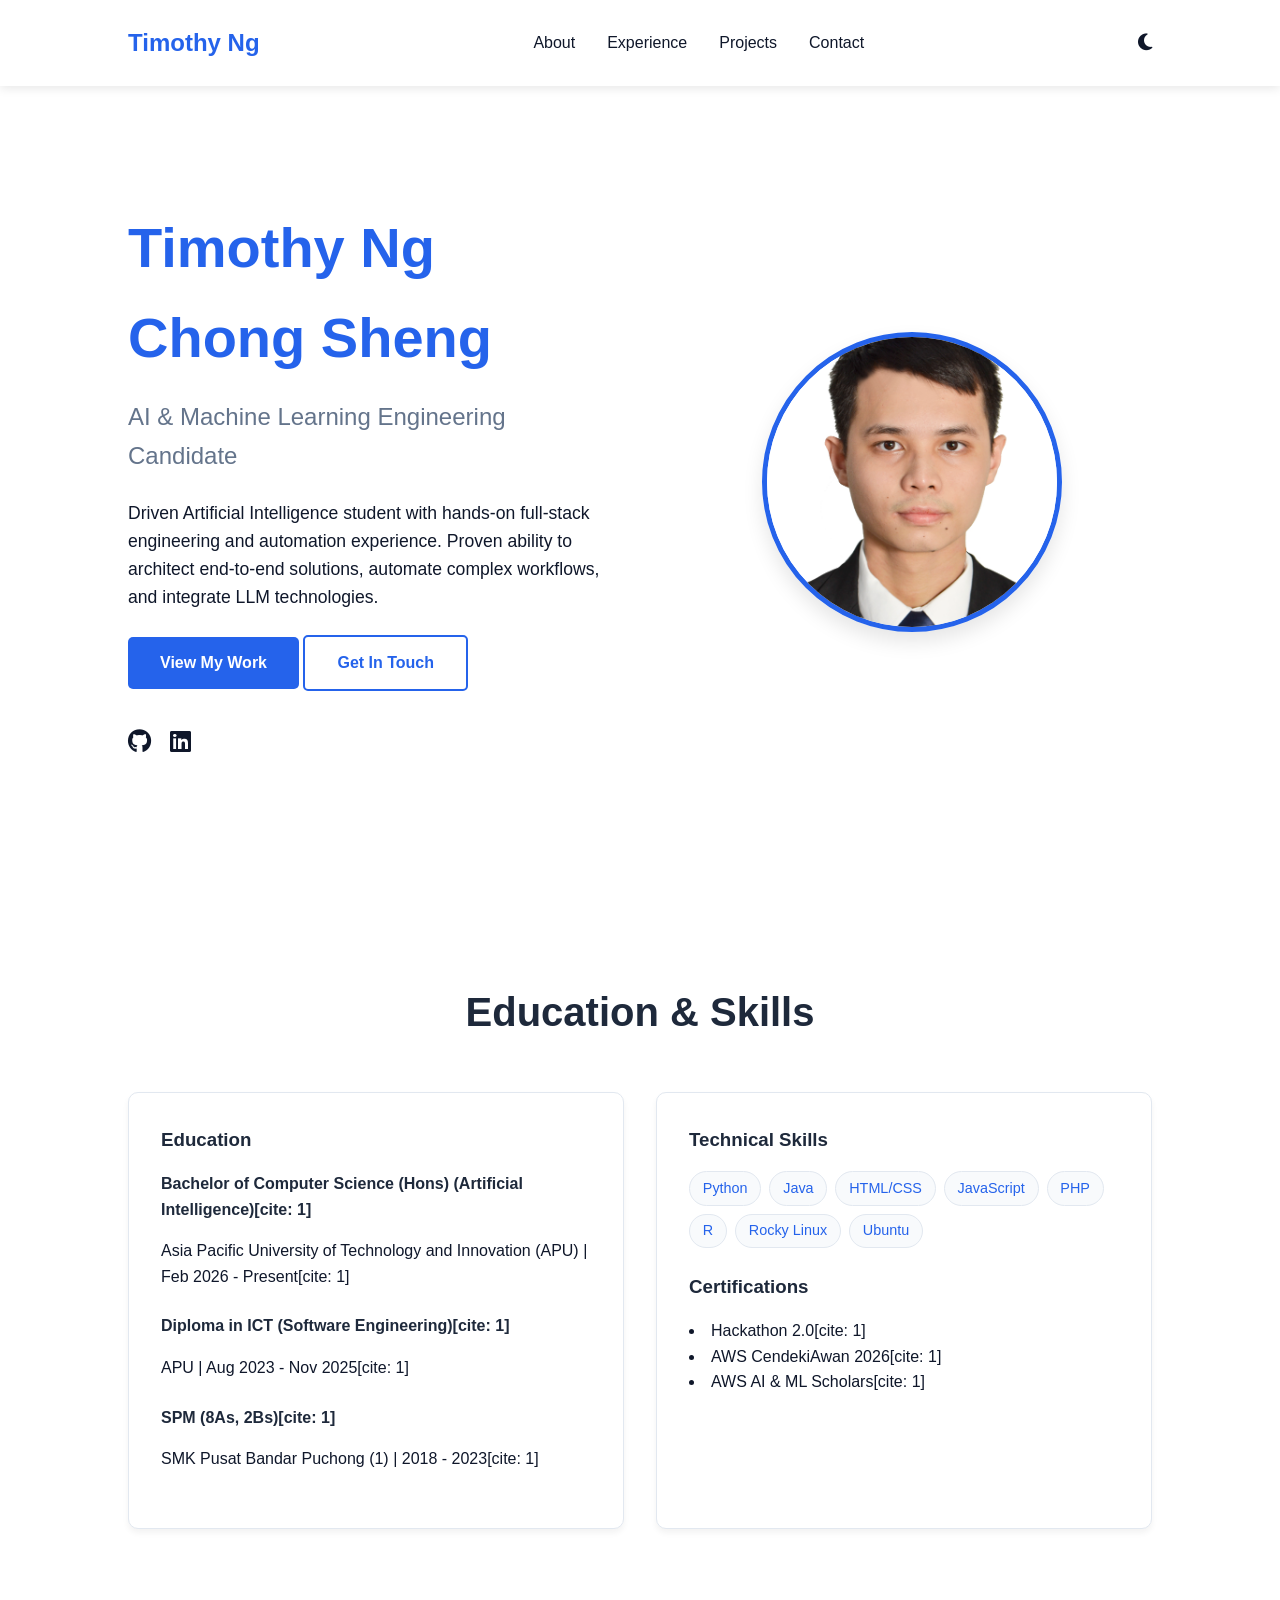
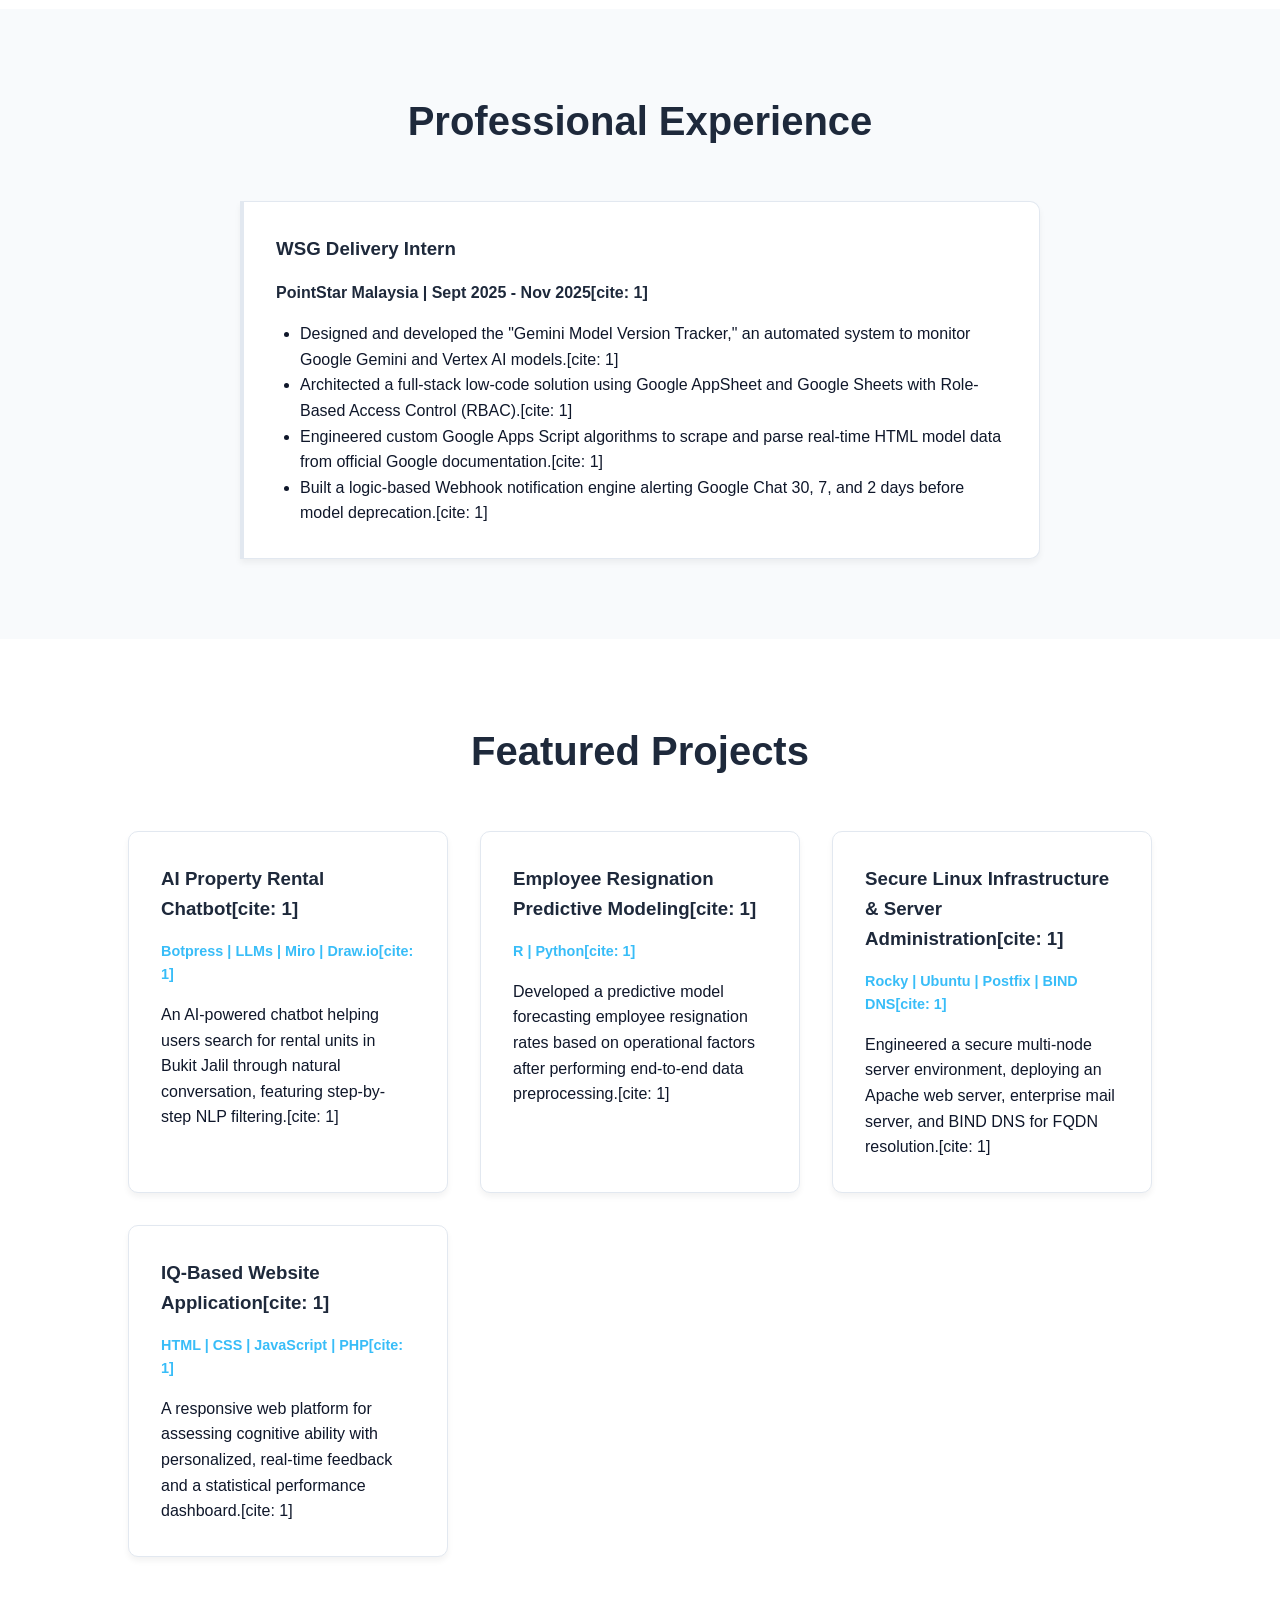
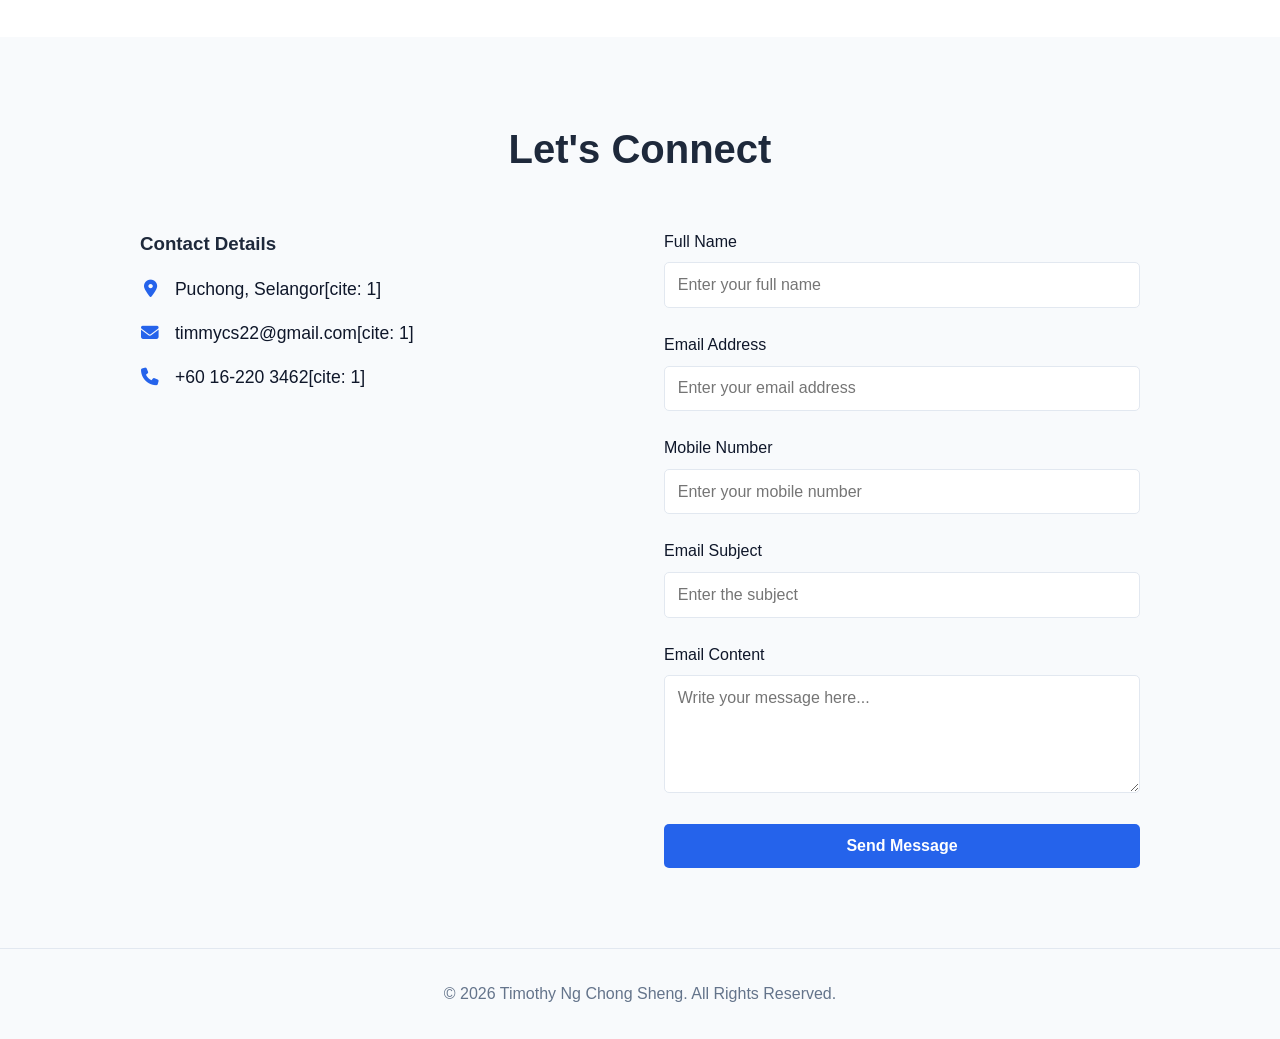
==== Personal Portfolio.html @ 101c687b "My Personal Portfolio" ====
<!DOCTYPE html>
<html lang="en">
<head>
    <meta charset="UTF-8">
    <meta name="viewport" content="width=device-width, initial-scale=1.0">
    <title>Timothy Ng Chong Sheng - AI & Full-Stack Engineer</title>
    <link rel="stylesheet" href="Personal Portfolio.css">
    <!-- FontAwesome for Icons -->
    <link rel="stylesheet" href="https://cdnjs.cloudflare.com/ajax/libs/font-awesome/6.4.0/css/all.min.css">
</head>
<body>

    <!-- Navigation -->
    <nav id="navbar">
        <div class="nav-content">
            <div class="logo">Timothy Ng</div>
            <ul class="nav-links">
                <li><a href="#about">About</a></li>
                <li><a href="#experience">Experience</a></li>
                <li><a href="#projects">Projects</a></li>
                <li><a href="#contact">Contact</a></li>
            </ul>
            <div class="nav-actions">
                <div class="theme-toggle" id="theme-toggle">
                    <i class="fas fa-moon" id="theme-icon"></i>
                </div>
                <div class="hamburger">
                    <i class="fas fa-bars"></i>
                </div>
            </div>
        </div>
    </nav>

    <!-- Hero Section -->
    <header id="hero">
        <div class="hero-container">
            <div class="hero-text">
                <h1>Timothy Ng Chong Sheng</h1>
                <h2>AI & Machine Learning Engineering Candidate</h2>
                <p>Driven Artificial Intelligence student with hands-on full-stack engineering and automation experience. 
                    Proven ability to architect end-to-end solutions, automate complex workflows, and integrate LLM technologies.</p>
                <div class="hero-buttons">
                    <a href="#projects" class="btn primary">View My Work</a>
                    <a href="#contact" class="btn secondary">Get In Touch</a>
                </div>
                <div class="social-links">
                    <a href="https://github.com/Timny30" target="_blank"><i class="fab fa-github"></i></a>
                    <a href="https://www.linkedin.com/in/timothy-ng-4201aa345" target="_blank"><i class="fab fa-linkedin"></i></a>
                </div>
            </div>
            <!-- Profile Picture Section -->
            <div class="hero-image">
                <!-- Replace 'your-profile-pic.jpg' with the actual path to your uploaded photo -->
                <img src="images/_DSC0010.jpg" alt="Timothy Ng Chong Sheng Profile Picture" id="profile-pic">
            </div>
        </div>
    </header>

    <!-- About Section -->
    <section id="about">
        <h2>Education & Skills</h2>
        <div class="about-grid">
            <div class="education-card">
                <h3>Education</h3>
                <div class="edu-item">
                    <h4>Bachelor of Computer Science (Hons) (Artificial Intelligence)[cite: 1]</h4>
                    <p>Asia Pacific University of Technology and Innovation (APU) | Feb 2026 - Present[cite: 1]</p>
                </div>
                <div class="edu-item">
                    <h4>Diploma in ICT (Software Engineering)[cite: 1]</h4>
                    <p>APU | Aug 2023 - Nov 2025[cite: 1]</p>
                </div>
                <div class="edu-item">
                    <h4>SPM (8As, 2Bs)[cite: 1]</h4>
                    <p>SMK Pusat Bandar Puchong (1) | 2018 - 2023[cite: 1]</p>
                </div>
            </div>
            <div class="skills-card">
                <h3>Technical Skills</h3>
                <div class="tags">
                    <span>Python</span><span>Java</span><span>HTML/CSS</span><span>JavaScript</span>
                    <span>PHP</span><span>R</span><span>Rocky Linux</span><span>Ubuntu</span>
                </div>
                <h3>Certifications</h3>
                <ul class="cert-list">
                    <li>Hackathon 2.0[cite: 1]</li>
                    <li>AWS CendekiAwan 2026[cite: 1]</li>
                    <li>AWS AI & ML Scholars[cite: 1]</li>
                </ul>
            </div>
        </div>
    </section>

    <!-- Experience Section -->
    <section id="experience" class="bg-light">
        <h2>Professional Experience</h2>
        <div class="timeline">
            <div class="timeline-item">
                <h3>WSG Delivery Intern</h3>
                <h4>PointStar Malaysia | Sept 2025 - Nov 2025[cite: 1]</h4>
                <ul>
                    <li>Designed and developed the "Gemini Model Version Tracker," an automated system to monitor Google Gemini and Vertex AI models.[cite: 1]</li>
                    <li>Architected a full-stack low-code solution using Google AppSheet and Google Sheets with Role-Based Access Control (RBAC).[cite: 1]</li>
                    <li>Engineered custom Google Apps Script algorithms to scrape and parse real-time HTML model data from official Google documentation.[cite: 1]</li>
                    <li>Built a logic-based Webhook notification engine alerting Google Chat 30, 7, and 2 days before model deprecation.[cite: 1]</li>
                </ul>
            </div>
        </div>
    </section>

    <!-- Projects Section -->
    <section id="projects">
        <h2>Featured Projects</h2>
        <div class="project-grid">
            <div class="project-card">
                <h3>AI Property Rental Chatbot[cite: 1]</h3>
                <p class="tech-stack">Botpress | LLMs | Miro | Draw.io[cite: 1]</p>
                <p>An AI-powered chatbot helping users search for rental units in Bukit Jalil through natural conversation, featuring step-by-step NLP filtering.[cite: 1]</p>
            </div>
            <div class="project-card">
                <h3>Employee Resignation Predictive Modeling[cite: 1]</h3>
                <p class="tech-stack">R | Python[cite: 1]</p>
                <p>Developed a predictive model forecasting employee resignation rates based on operational factors after performing end-to-end data preprocessing.[cite: 1]</p>
            </div>
            <div class="project-card">
                <h3>Secure Linux Infrastructure & Server Administration[cite: 1]</h3>
                <p class="tech-stack">Rocky | Ubuntu | Postfix | BIND DNS[cite: 1]</p>
                <p>Engineered a secure multi-node server environment, deploying an Apache web server, enterprise mail server, and BIND DNS for FQDN resolution.[cite: 1]</p>
            </div>
            <div class="project-card">
                <h3>IQ-Based Website Application[cite: 1]</h3>
                <p class="tech-stack">HTML | CSS | JavaScript | PHP[cite: 1]</p>
                <p>A responsive web platform for assessing cognitive ability with personalized, real-time feedback and a statistical performance dashboard.[cite: 1]</p>
            </div>
        </div>
    </section>

    <!-- Contact Section -->
    <section id="contact" class="bg-light">
        <h2>Let's Connect</h2>
        <div class="contact-wrapper">
            <div class="contact-info-block">
                <h3>Contact Details</h3>
                <p><i class="fas fa-map-marker-alt"></i> Puchong, Selangor[cite: 1]</p>
                <p><i class="fas fa-envelope"></i> timmycs22@gmail.com[cite: 1]</p>
                <p><i class="fas fa-phone"></i> +60 16-220 3462[cite: 1]</p>
            </div>
            <div class="contact-form-block">
                <form id="contactForm">
                    <div class="form-group">
                        <label for="fullName">Full Name</label>
                        <input type="text" id="fullName" name="fullName" placeholder="Enter your full name" required>
                    </div>
                    <div class="form-group">
                        <label for="email">Email Address</label>
                        <input type="email" id="email" name="email" placeholder="Enter your email address" required>
                    </div>
                    <div class="form-group">
                        <label for="mobile">Mobile Number</label>
                        <input type="tel" id="mobile" name="mobile" placeholder="Enter your mobile number">
                    </div>
                    <div class="form-group">
                        <label for="subject">Email Subject</label>
                        <input type="text" id="subject" name="subject" placeholder="Enter the subject" required>
                    </div>
                    <div class="form-group">
                        <label for="message">Email Content</label>
                        <textarea id="message" name="message" rows="5" placeholder="Write your message here..." required></textarea>
                    </div>
                    <button type="submit" class="btn primary btn-block">Send Message</button>
                </form>
            </div>
        </div>
    </section>

    <footer>
        <p>&copy; 2026 Timothy Ng Chong Sheng. All Rights Reserved.</p>
    </footer>

    <script src="Personal Portfolio.js"></script>
</body>
</html>
---- Personal Portfolio.css ----
/* Base Variables (Light Mode) */
:root {
    --primary: #2563eb;
    --secondary: #1e293b;
    --accent: #38bdf8;
    --text-dark: #0f172a;
    --text-light: #64748b;
    --bg-main: #ffffff;
    --bg-alt: #f8fafc;
    --card-bg: #ffffff;
    --border-color: #e2e8f0;
    --nav-bg: rgba(255, 255, 255, 0.95);
}

/* Dark Mode Variables */
[data-theme="dark"] {
    --primary: #60a5fa;
    --secondary: #f8fafc;
    --accent: #7dd3fc;
    --text-dark: #f1f5f9;
    --text-light: #94a3b8;
    --bg-main: #0f172a;
    --bg-alt: #1e293b;
    --card-bg: #1e293b;
    --border-color: #334155;
    --nav-bg: rgba(15, 23, 42, 0.95);
}

* {
    margin: 0;
    padding: 0;
    box-sizing: border-box;
    font-family: 'Segoe UI', Roboto, Helvetica, Arial, sans-serif;
}

html {
    scroll-behavior: smooth;
}

body {
    background-color: var(--bg-main);
    color: var(--text-dark);
    line-height: 1.6;
    transition: background-color 0.3s, color 0.3s;
}

h1, h2, h3, h4 {
    color: var(--secondary);
    margin-bottom: 1rem;
    transition: color 0.3s;
}

.bg-light {
    background-color: var(--bg-alt);
}

section {
    padding: 5rem 10%;
}

section h2 {
    text-align: center;
    font-size: 2.5rem;
    margin-bottom: 3rem;
}

/* Navbar */
#navbar {
    position: fixed;
    top: 0;
    width: 100%;
    background: var(--nav-bg);
    backdrop-filter: blur(5px);
    box-shadow: 0 2px 10px rgba(0,0,0,0.1);
    z-index: 1000;
    transition: background-color 0.3s;
}

.nav-content {
    display: flex;
    justify-content: space-between;
    align-items: center;
    padding: 1.5rem 10%;
}

.logo {
    font-size: 1.5rem;
    font-weight: bold;
    color: var(--primary);
}

.nav-links {
    list-style: none;
    display: flex;
    gap: 2rem;
}

.nav-links a {
    text-decoration: none;
    color: var(--text-dark);
    font-weight: 500;
    transition: color 0.3s;
}

.nav-links a:hover {
    color: var(--primary);
}

.nav-actions {
    display: flex;
    align-items: center;
    gap: 1.5rem;
}

.theme-toggle {
    cursor: pointer;
    font-size: 1.2rem;
    color: var(--text-dark);
    transition: color 0.3s;
}

.theme-toggle:hover {
    color: var(--primary);
}

.hamburger {
    display: none;
    font-size: 1.5rem;
    cursor: pointer;
    color: var(--text-dark);
}

/* Hero Section */
#hero {
    min-height: 100vh;
    display: flex;
    align-items: center;
    justify-content: center;
    padding: 6rem 10% 2rem;
}

.hero-container {
    display: flex;
    align-items: center;
    justify-content: space-between;
    gap: 4rem;
    max-width: 1200px;
    width: 100%;
}

.hero-text {
    flex: 1;
}

.hero-text h1 {
    font-size: 3.5rem;
    color: var(--primary);
}

.hero-text h2 {
    font-size: 1.5rem;
    font-weight: 400;
    color: var(--text-light);
}

.hero-text p {
    margin: 1.5rem 0;
    font-size: 1.1rem;
}

.hero-image {
    flex: 1;
    display: flex;
    justify-content: center;
}

.hero-image img {
    width: 300px;
    height: 300px;
    object-fit: cover;
    border-radius: 50%;
    border: 5px solid var(--primary);
    box-shadow: 0 10px 20px rgba(0,0,0,0.1);
}

.btn {
    display: inline-block;
    padding: 0.8rem 2rem;
    border-radius: 5px;
    text-decoration: none;
    font-weight: bold;
    transition: transform 0.2s, background-color 0.3s;
    cursor: pointer;
    border: none;
    font-size: 1rem;
}

.btn:hover {
    transform: translateY(-2px);
}

.btn.primary {
    background: var(--primary);
    color: #ffffff;
}

.btn.secondary {
    border: 2px solid var(--primary);
    color: var(--primary);
    background: transparent;
}

.social-links {
    margin-top: 2rem;
}

.social-links a {
    font-size: 1.5rem;
    color: var(--text-dark);
    margin-right: 15px;
    transition: color 0.3s;
}

.social-links a:hover {
    color: var(--primary);
}

/* Grid Layouts (About & Projects) */
.about-grid, .project-grid {
    display: grid;
    grid-template-columns: repeat(auto-fit, minmax(300px, 1fr));
    gap: 2rem;
}

.education-card, .skills-card, .project-card {
    background: var(--card-bg);
    padding: 2rem;
    border-radius: 10px;
    box-shadow: 0 4px 6px rgba(0,0,0,0.05);
    border: 1px solid var(--border-color);
    transition: background-color 0.3s, border-color 0.3s;
}

.edu-item {
    margin-bottom: 1.5rem;
}

.tags {
    display: flex;
    flex-wrap: wrap;
    gap: 0.5rem;
    margin-bottom: 1.5rem;
}

.tags span {
    background: var(--bg-alt);
    padding: 0.3rem 0.8rem;
    border-radius: 20px;
    font-size: 0.9rem;
    color: var(--primary);
    font-weight: 500;
    border: 1px solid var(--border-color);
}

.cert-list {
    list-style-position: inside;
}

.tech-stack {
    font-weight: bold;
    color: var(--accent);
    font-size: 0.9rem;
    margin-bottom: 1rem;
}

/* Timeline / Experience */
.timeline-item {
    background: var(--card-bg);
    padding: 2rem;
    border-left: 4px solid var(--primary);
    border-radius: 0 10px 10px 0;
    box-shadow: 0 4px 6px rgba(0,0,0,0.05);
    max-width: 800px;
    margin: 0 auto;
    border: 1px solid var(--border-color);
    border-left-width: 4px;
}

.timeline-item ul {
    margin-top: 1rem;
    padding-left: 1.5rem;
}

/* Contact Section & Form */
.contact-wrapper {
    display: flex;
    flex-wrap: wrap;
    gap: 3rem;
    max-width: 1000px;
    margin: 0 auto;
}

.contact-info-block, .contact-form-block {
    flex: 1;
    min-width: 300px;
}

.contact-info-block p {
    margin-bottom: 1rem;
    font-size: 1.1rem;
}

.contact-info-block i {
    color: var(--primary);
    margin-right: 10px;
    width: 20px;
    text-align: center;
}

.form-group {
    margin-bottom: 1.5rem;
}

.form-group label {
    display: block;
    margin-bottom: 0.5rem;
    font-weight: 500;
    color: var(--text-dark);
}

.form-group input, .form-group textarea {
    width: 100%;
    padding: 0.8rem;
    border: 1px solid var(--border-color);
    border-radius: 5px;
    background-color: var(--card-bg);
    color: var(--text-dark);
    font-size: 1rem;
    transition: border-color 0.3s, background-color 0.3s, color 0.3s;
}

.form-group input:focus, .form-group textarea:focus {
    outline: none;
    border-color: var(--primary);
}

.btn-block {
    width: 100%;
    text-align: center;
}

footer {
    text-align: center;
    padding: 2rem;
    background: var(--bg-alt);
    color: var(--text-light);
    border-top: 1px solid var(--border-color);
}

/* Mobile Responsiveness */
@media (max-width: 900px) {
    .hero-container {
        flex-direction: column-reverse;
        text-align: center;
        gap: 2rem;
    }
    
    .social-links {
        justify-content: center;
        display: flex;
    }
}

@media (max-width: 768px) {
    .nav-links {
        display: none;
        flex-direction: column;
        position: absolute;
        top: 100%;
        left: 0;
        width: 100%;
        background: var(--nav-bg);
        padding: 1rem 0;
        box-shadow: 0 5px 10px rgba(0,0,0,0.1);
    }

    .nav-links.active {
        display: flex;
        text-align: center;
    }

    .hamburger {
        display: block;
    }

    .hero-text h1 {
        font-size: 2.5rem;
    }
}
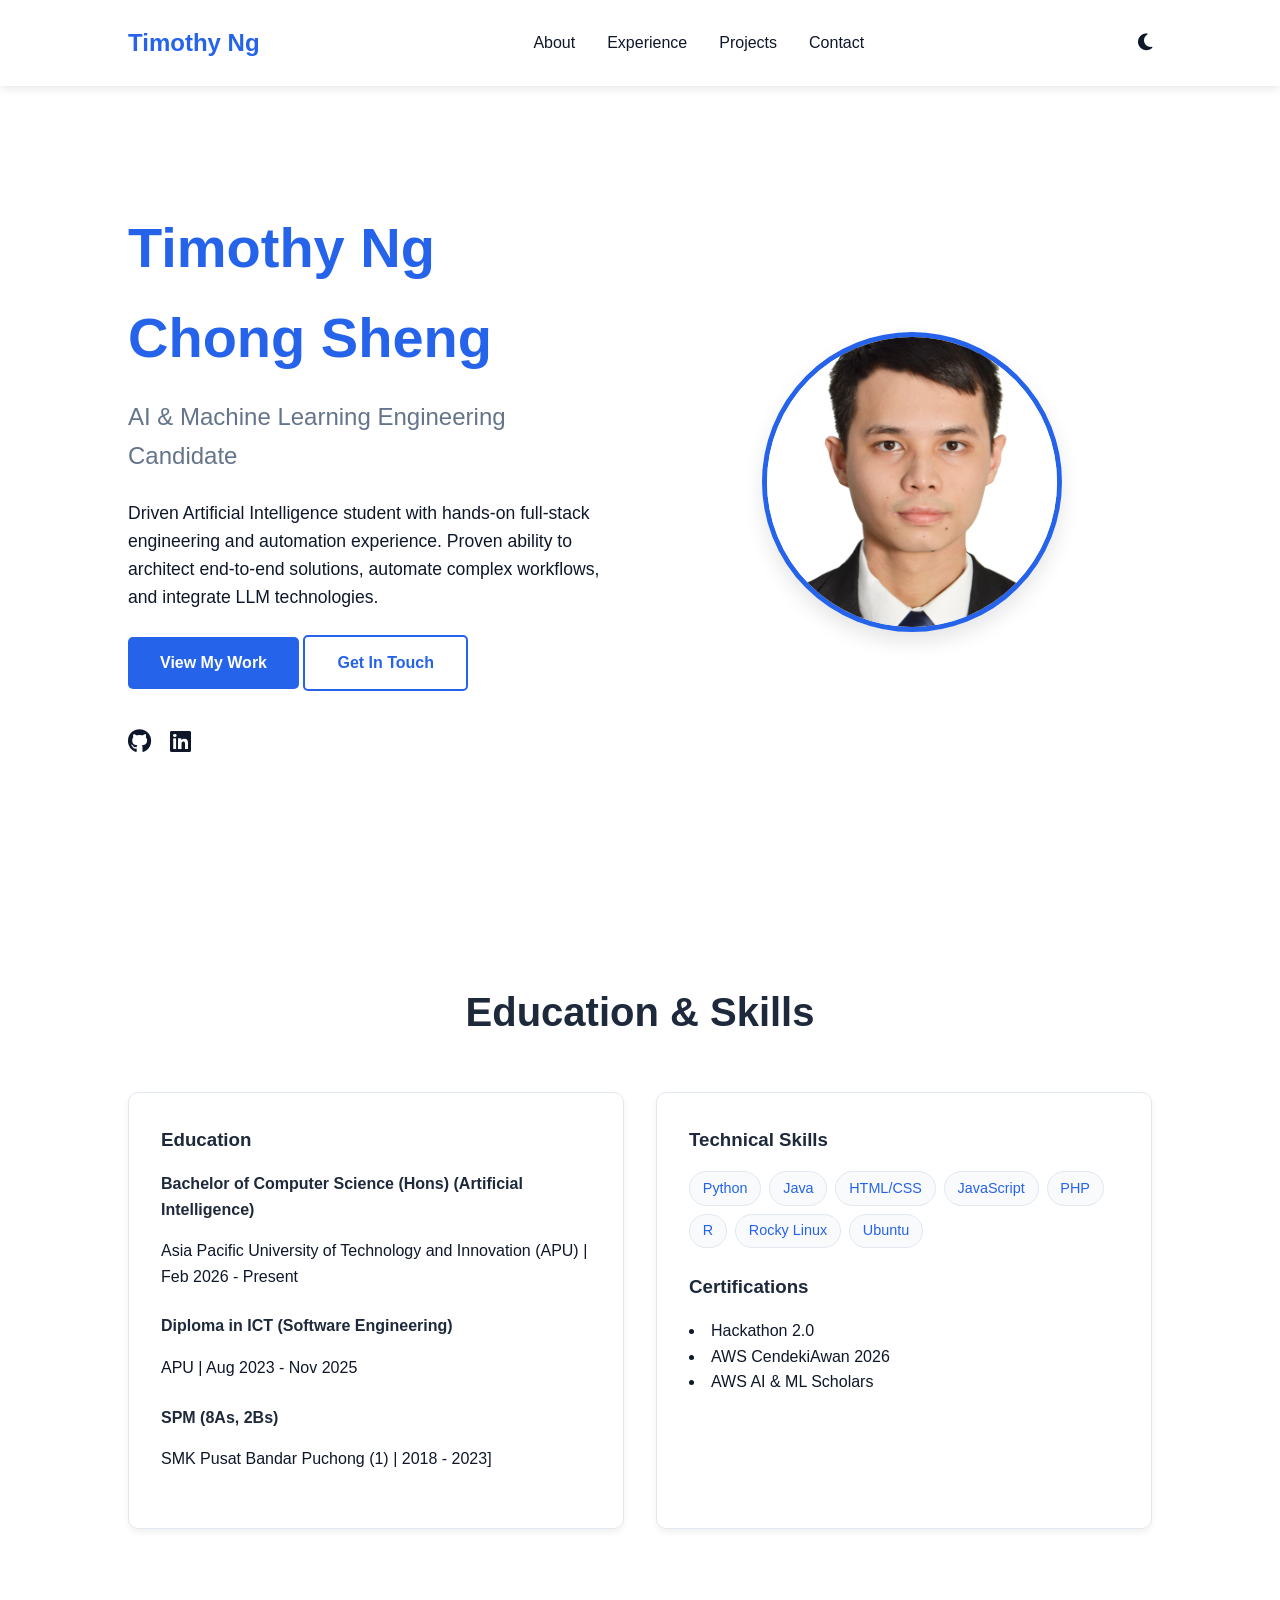
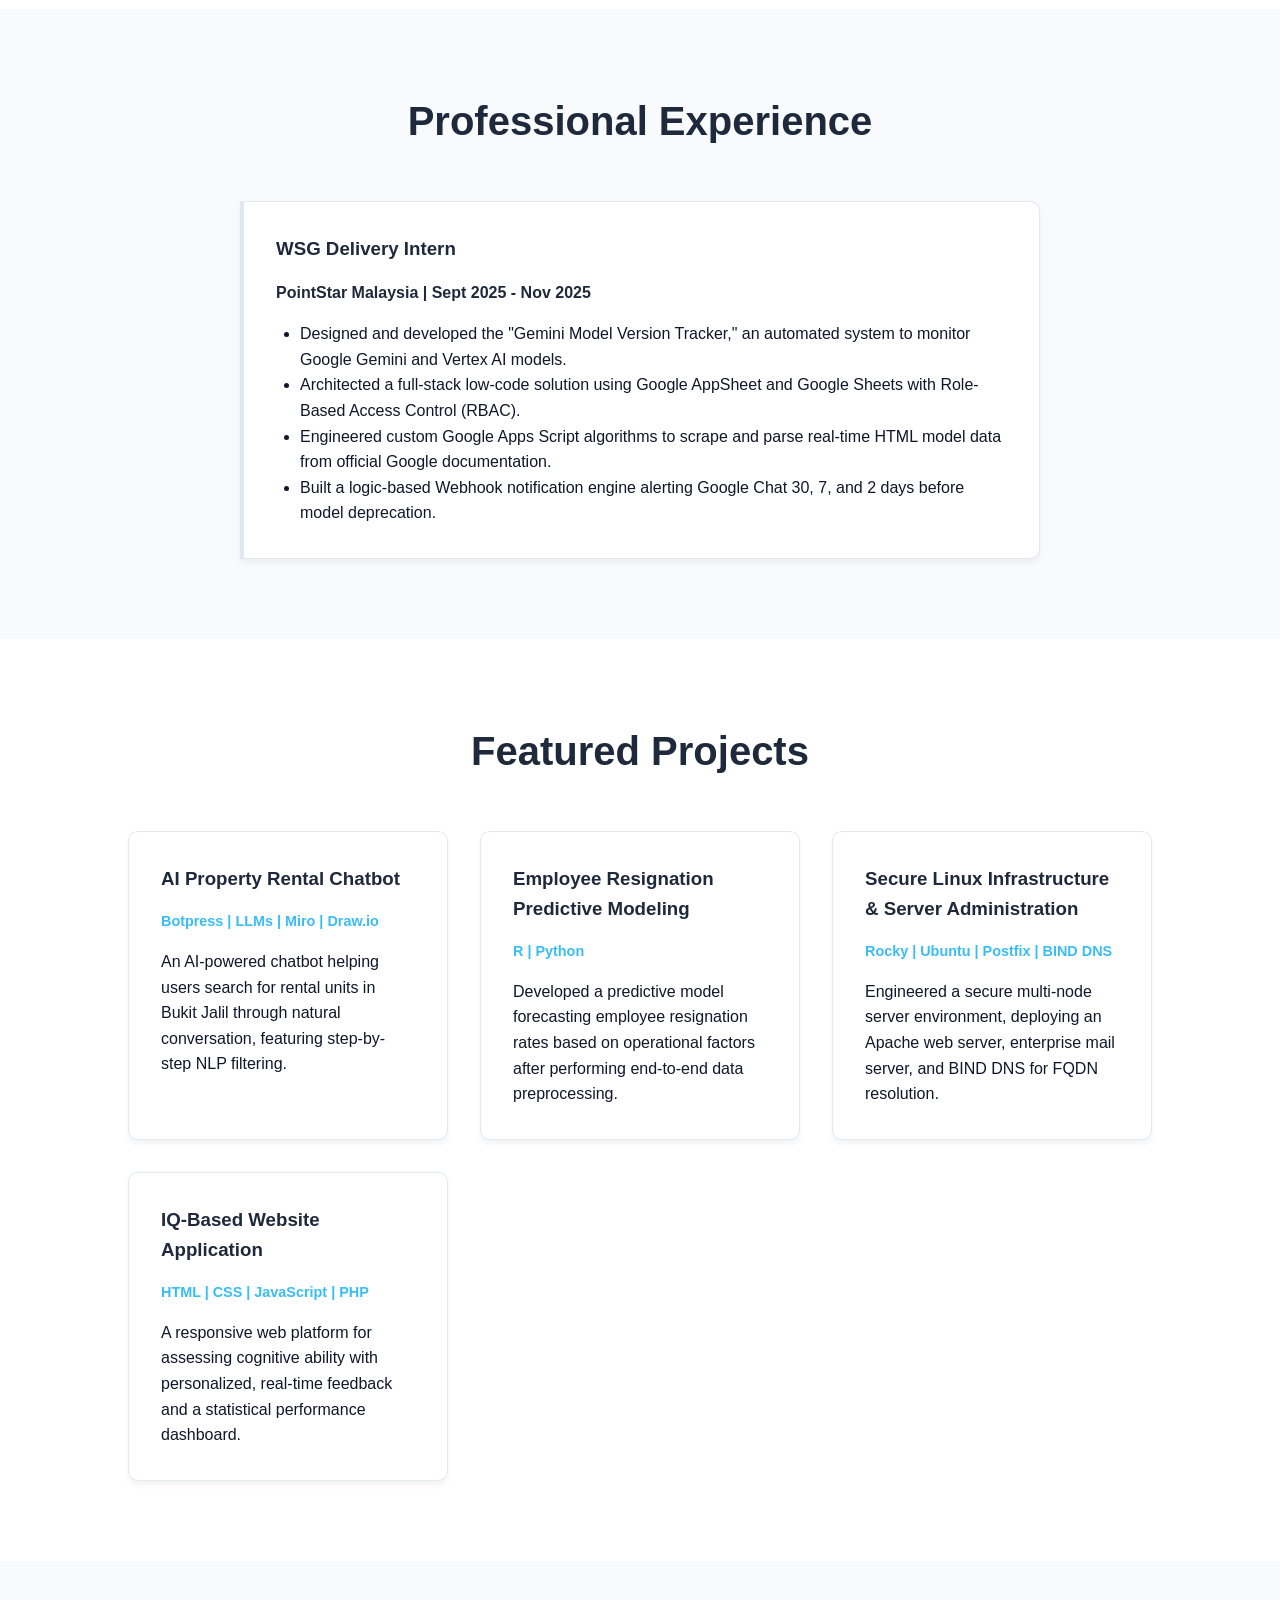
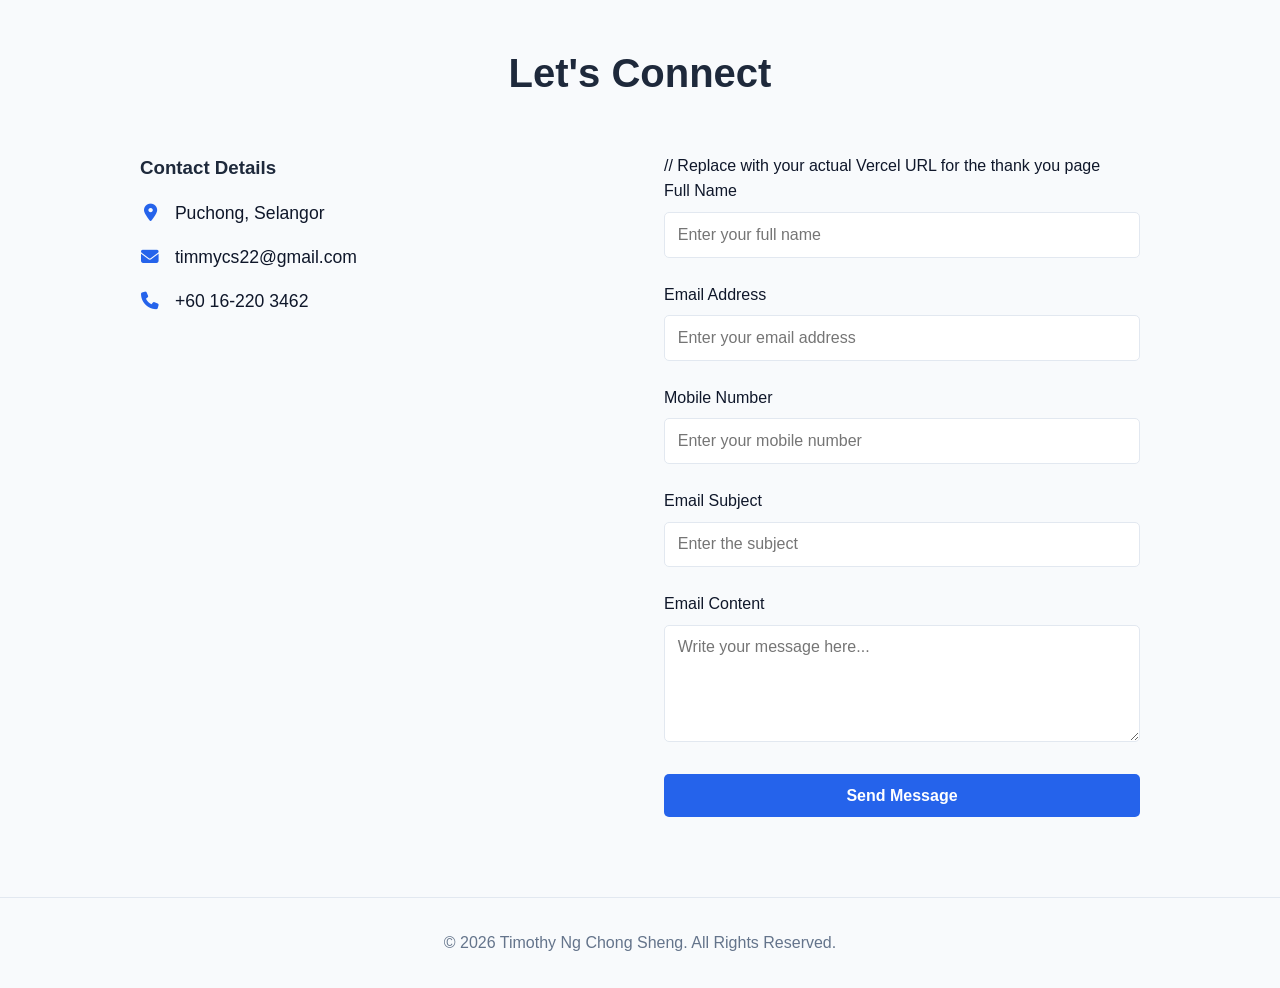
==== commit 57584491: "Adding vercel route json file and changing file name" ====
--- a/Personal Portfolio.html
+++ b/Personal Portfolio.html
@@ -4,8 +4,7 @@
     <meta charset="UTF-8">
     <meta name="viewport" content="width=device-width, initial-scale=1.0">
     <title>Timothy Ng Chong Sheng - AI & Full-Stack Engineer</title>
-    <link rel="stylesheet" href="Personal Portfolio.css">
-    <!-- FontAwesome for Icons -->
+    <link rel="stylesheet" href="style.css">
     <link rel="stylesheet" href="https://cdnjs.cloudflare.com/ajax/libs/font-awesome/6.4.0/css/all.min.css">
 </head>
 <body>
@@ -63,16 +62,16 @@
             <div class="education-card">
                 <h3>Education</h3>
                 <div class="edu-item">
-                    <h4>Bachelor of Computer Science (Hons) (Artificial Intelligence)[cite: 1]</h4>
-                    <p>Asia Pacific University of Technology and Innovation (APU) | Feb 2026 - Present[cite: 1]</p>
+                    <h4>Bachelor of Computer Science (Hons) (Artificial Intelligence)</h4>
+                    <p>Asia Pacific University of Technology and Innovation (APU) | Feb 2026 - Present</p>
                 </div>
                 <div class="edu-item">
-                    <h4>Diploma in ICT (Software Engineering)[cite: 1]</h4>
-                    <p>APU | Aug 2023 - Nov 2025[cite: 1]</p>
+                    <h4>Diploma in ICT (Software Engineering)</h4>
+                    <p>APU | Aug 2023 - Nov 2025</p>
                 </div>
                 <div class="edu-item">
-                    <h4>SPM (8As, 2Bs)[cite: 1]</h4>
-                    <p>SMK Pusat Bandar Puchong (1) | 2018 - 2023[cite: 1]</p>
+                    <h4>SPM (8As, 2Bs)</h4>
+                    <p>SMK Pusat Bandar Puchong (1) | 2018 - 2023]</p>
                 </div>
             </div>
             <div class="skills-card">
@@ -83,9 +82,9 @@
                 </div>
                 <h3>Certifications</h3>
                 <ul class="cert-list">
-                    <li>Hackathon 2.0[cite: 1]</li>
-                    <li>AWS CendekiAwan 2026[cite: 1]</li>
-                    <li>AWS AI & ML Scholars[cite: 1]</li>
+                    <li>Hackathon 2.0</li>
+                    <li>AWS CendekiAwan 2026</li>
+                    <li>AWS AI & ML Scholars</li>
                 </ul>
             </div>
         </div>
@@ -97,12 +96,12 @@
         <div class="timeline">
             <div class="timeline-item">
                 <h3>WSG Delivery Intern</h3>
-                <h4>PointStar Malaysia | Sept 2025 - Nov 2025[cite: 1]</h4>
+                <h4>PointStar Malaysia | Sept 2025 - Nov 2025</h4>
                 <ul>
-                    <li>Designed and developed the "Gemini Model Version Tracker," an automated system to monitor Google Gemini and Vertex AI models.[cite: 1]</li>
-                    <li>Architected a full-stack low-code solution using Google AppSheet and Google Sheets with Role-Based Access Control (RBAC).[cite: 1]</li>
-                    <li>Engineered custom Google Apps Script algorithms to scrape and parse real-time HTML model data from official Google documentation.[cite: 1]</li>
-                    <li>Built a logic-based Webhook notification engine alerting Google Chat 30, 7, and 2 days before model deprecation.[cite: 1]</li>
+                    <li>Designed and developed the "Gemini Model Version Tracker," an automated system to monitor Google Gemini and Vertex AI models.</li>
+                    <li>Architected a full-stack low-code solution using Google AppSheet and Google Sheets with Role-Based Access Control (RBAC).</li>
+                    <li>Engineered custom Google Apps Script algorithms to scrape and parse real-time HTML model data from official Google documentation.</li>
+                    <li>Built a logic-based Webhook notification engine alerting Google Chat 30, 7, and 2 days before model deprecation.</li>
                 </ul>
             </div>
         </div>
@@ -113,24 +112,24 @@
         <h2>Featured Projects</h2>
         <div class="project-grid">
             <div class="project-card">
-                <h3>AI Property Rental Chatbot[cite: 1]</h3>
-                <p class="tech-stack">Botpress | LLMs | Miro | Draw.io[cite: 1]</p>
-                <p>An AI-powered chatbot helping users search for rental units in Bukit Jalil through natural conversation, featuring step-by-step NLP filtering.[cite: 1]</p>
+                <h3>AI Property Rental Chatbot</h3>
+                <p class="tech-stack">Botpress | LLMs | Miro | Draw.io</p>
+                <p>An AI-powered chatbot helping users search for rental units in Bukit Jalil through natural conversation, featuring step-by-step NLP filtering.</p>
             </div>
             <div class="project-card">
-                <h3>Employee Resignation Predictive Modeling[cite: 1]</h3>
-                <p class="tech-stack">R | Python[cite: 1]</p>
-                <p>Developed a predictive model forecasting employee resignation rates based on operational factors after performing end-to-end data preprocessing.[cite: 1]</p>
+                <h3>Employee Resignation Predictive Modeling</h3>
+                <p class="tech-stack">R | Python</p>
+                <p>Developed a predictive model forecasting employee resignation rates based on operational factors after performing end-to-end data preprocessing.</p>
             </div>
             <div class="project-card">
-                <h3>Secure Linux Infrastructure & Server Administration[cite: 1]</h3>
-                <p class="tech-stack">Rocky | Ubuntu | Postfix | BIND DNS[cite: 1]</p>
-                <p>Engineered a secure multi-node server environment, deploying an Apache web server, enterprise mail server, and BIND DNS for FQDN resolution.[cite: 1]</p>
+                <h3>Secure Linux Infrastructure & Server Administration</h3>
+                <p class="tech-stack">Rocky | Ubuntu | Postfix | BIND DNS</p>
+                <p>Engineered a secure multi-node server environment, deploying an Apache web server, enterprise mail server, and BIND DNS for FQDN resolution.</p>
             </div>
             <div class="project-card">
-                <h3>IQ-Based Website Application[cite: 1]</h3>
-                <p class="tech-stack">HTML | CSS | JavaScript | PHP[cite: 1]</p>
-                <p>A responsive web platform for assessing cognitive ability with personalized, real-time feedback and a statistical performance dashboard.[cite: 1]</p>
+                <h3>IQ-Based Website Application</h3>
+                <p class="tech-stack">HTML | CSS | JavaScript | PHP</p>
+                <p>A responsive web platform for assessing cognitive ability with personalized, real-time feedback and a statistical performance dashboard.</p>
             </div>
         </div>
     </section>
@@ -141,34 +140,40 @@
         <div class="contact-wrapper">
             <div class="contact-info-block">
                 <h3>Contact Details</h3>
-                <p><i class="fas fa-map-marker-alt"></i> Puchong, Selangor[cite: 1]</p>
-                <p><i class="fas fa-envelope"></i> timmycs22@gmail.com[cite: 1]</p>
-                <p><i class="fas fa-phone"></i> +60 16-220 3462[cite: 1]</p>
+                <p><i class="fas fa-map-marker-alt"></i> Puchong, Selangor</p>
+                <p><i class="fas fa-envelope"></i> timmycs22@gmail.com</p>
+                <p><i class="fas fa-phone"></i> +60 16-220 3462</p>
             </div>
             <div class="contact-form-block">
-                <form id="contactForm">
+                <form id="contactForm" action="https://formsubmit.co/chongshengtimothy@gmail.com" method="POST">
+                    <!-- Hidden Configuration Fields for FormSubmit -->
+                    <input type="hidden" name="_template" value="table">
+                    <input type="hidden" name="_captcha" value="false">
+                    <input type="hidden" name="_next" value="https://your-vercel-url.com/thanks.html"> // Replace with your actual Vercel URL for the thank you page
+
                     <div class="form-group">
                         <label for="fullName">Full Name</label>
-                        <input type="text" id="fullName" name="fullName" placeholder="Enter your full name" required>
+                        <input type="text" name="name" id="fullName" placeholder="Enter your full name" required>
                     </div>
                     <div class="form-group">
                         <label for="email">Email Address</label>
-                        <input type="email" id="email" name="email" placeholder="Enter your email address" required>
+                        <input type="email" name="email" id="email" placeholder="Enter your email address" required>
                     </div>
                     <div class="form-group">
                         <label for="mobile">Mobile Number</label>
-                        <input type="tel" id="mobile" name="mobile" placeholder="Enter your mobile number">
+                        <input type="tel" name="mobile" id="mobile" placeholder="Enter your mobile number">
                     </div>
                     <div class="form-group">
                         <label for="subject">Email Subject</label>
-                        <input type="text" id="subject" name="subject" placeholder="Enter the subject" required>
+                        <input type="text" name="_subject" id="subject" placeholder="Enter the subject" required>
                     </div>
                     <div class="form-group">
                         <label for="message">Email Content</label>
-                        <textarea id="message" name="message" rows="5" placeholder="Write your message here..." required></textarea>
+                        <textarea name="message" id="message" rows="5" placeholder="Write your message here..." required></textarea>
                     </div>
                     <button type="submit" class="btn primary btn-block">Send Message</button>
                 </form>
+                <div id="form-status"></div>
             </div>
         </div>
     </section>
@@ -177,6 +182,6 @@
         <p>&copy; 2026 Timothy Ng Chong Sheng. All Rights Reserved.</p>
     </footer>
 
-    <script src="Personal Portfolio.js"></script>
+    <script src="script.js"></script>
 </body>
 </html>
--- a/style.css
+++ b/style.css
@@ -0,0 +1,399 @@
+/* Base Variables (Light Mode) */
+:root {
+    --primary: #2563eb;
+    --secondary: #1e293b;
+    --accent: #38bdf8;
+    --text-dark: #0f172a;
+    --text-light: #64748b;
+    --bg-main: #ffffff;
+    --bg-alt: #f8fafc;
+    --card-bg: #ffffff;
+    --border-color: #e2e8f0;
+    --nav-bg: rgba(255, 255, 255, 0.95);
+}
+
+/* Dark Mode Variables */
+[data-theme="dark"] {
+    --primary: #60a5fa;
+    --secondary: #f8fafc;
+    --accent: #7dd3fc;
+    --text-dark: #f1f5f9;
+    --text-light: #94a3b8;
+    --bg-main: #0f172a;
+    --bg-alt: #1e293b;
+    --card-bg: #1e293b;
+    --border-color: #334155;
+    --nav-bg: rgba(15, 23, 42, 0.95);
+}
+
+* {
+    margin: 0;
+    padding: 0;
+    box-sizing: border-box;
+    font-family: 'Segoe UI', Roboto, Helvetica, Arial, sans-serif;
+}
+
+html {
+    scroll-behavior: smooth;
+}
+
+body {
+    background-color: var(--bg-main);
+    color: var(--text-dark);
+    line-height: 1.6;
+    transition: background-color 0.3s, color 0.3s;
+}
+
+h1, h2, h3, h4 {
+    color: var(--secondary);
+    margin-bottom: 1rem;
+    transition: color 0.3s;
+}
+
+.bg-light {
+    background-color: var(--bg-alt);
+}
+
+section {
+    padding: 5rem 10%;
+}
+
+section h2 {
+    text-align: center;
+    font-size: 2.5rem;
+    margin-bottom: 3rem;
+}
+
+/* Navbar */
+#navbar {
+    position: fixed;
+    top: 0;
+    width: 100%;
+    background: var(--nav-bg);
+    backdrop-filter: blur(5px);
+    box-shadow: 0 2px 10px rgba(0,0,0,0.1);
+    z-index: 1000;
+    transition: background-color 0.3s;
+}
+
+.nav-content {
+    display: flex;
+    justify-content: space-between;
+    align-items: center;
+    padding: 1.5rem 10%;
+}
+
+.logo {
+    font-size: 1.5rem;
+    font-weight: bold;
+    color: var(--primary);
+}
+
+.nav-links {
+    list-style: none;
+    display: flex;
+    gap: 2rem;
+}
+
+.nav-links a {
+    text-decoration: none;
+    color: var(--text-dark);
+    font-weight: 500;
+    transition: color 0.3s;
+}
+
+.nav-links a:hover {
+    color: var(--primary);
+}
+
+.nav-actions {
+    display: flex;
+    align-items: center;
+    gap: 1.5rem;
+}
+
+.theme-toggle {
+    cursor: pointer;
+    font-size: 1.2rem;
+    color: var(--text-dark);
+    transition: color 0.3s;
+}
+
+.theme-toggle:hover {
+    color: var(--primary);
+}
+
+.hamburger {
+    display: none;
+    font-size: 1.5rem;
+    cursor: pointer;
+    color: var(--text-dark);
+}
+
+/* Hero Section */
+#hero {
+    min-height: 100vh;
+    display: flex;
+    align-items: center;
+    justify-content: center;
+    padding: 6rem 10% 2rem;
+}
+
+.hero-container {
+    display: flex;
+    align-items: center;
+    justify-content: space-between;
+    gap: 4rem;
+    max-width: 1200px;
+    width: 100%;
+}
+
+.hero-text {
+    flex: 1;
+}
+
+.hero-text h1 {
+    font-size: 3.5rem;
+    color: var(--primary);
+}
+
+.hero-text h2 {
+    font-size: 1.5rem;
+    font-weight: 400;
+    color: var(--text-light);
+}
+
+.hero-text p {
+    margin: 1.5rem 0;
+    font-size: 1.1rem;
+}
+
+.hero-image {
+    flex: 1;
+    display: flex;
+    justify-content: center;
+}
+
+.hero-image img {
+    width: 300px;
+    height: 300px;
+    object-fit: cover;
+    border-radius: 50%;
+    border: 5px solid var(--primary);
+    box-shadow: 0 10px 20px rgba(0,0,0,0.1);
+}
+
+.btn {
+    display: inline-block;
+    padding: 0.8rem 2rem;
+    border-radius: 5px;
+    text-decoration: none;
+    font-weight: bold;
+    transition: transform 0.2s, background-color 0.3s;
+    cursor: pointer;
+    border: none;
+    font-size: 1rem;
+}
+
+.btn:hover {
+    transform: translateY(-2px);
+}
+
+.btn.primary {
+    background: var(--primary);
+    color: #ffffff;
+}
+
+.btn.secondary {
+    border: 2px solid var(--primary);
+    color: var(--primary);
+    background: transparent;
+}
+
+.social-links {
+    margin-top: 2rem;
+}
+
+.social-links a {
+    font-size: 1.5rem;
+    color: var(--text-dark);
+    margin-right: 15px;
+    transition: color 0.3s;
+}
+
+.social-links a:hover {
+    color: var(--primary);
+}
+
+/* Grid Layouts (About & Projects) */
+.about-grid, .project-grid {
+    display: grid;
+    grid-template-columns: repeat(auto-fit, minmax(300px, 1fr));
+    gap: 2rem;
+}
+
+.education-card, .skills-card, .project-card {
+    background: var(--card-bg);
+    padding: 2rem;
+    border-radius: 10px;
+    box-shadow: 0 4px 6px rgba(0,0,0,0.05);
+    border: 1px solid var(--border-color);
+    transition: background-color 0.3s, border-color 0.3s;
+}
+
+.edu-item {
+    margin-bottom: 1.5rem;
+}
+
+.tags {
+    display: flex;
+    flex-wrap: wrap;
+    gap: 0.5rem;
+    margin-bottom: 1.5rem;
+}
+
+.tags span {
+    background: var(--bg-alt);
+    padding: 0.3rem 0.8rem;
+    border-radius: 20px;
+    font-size: 0.9rem;
+    color: var(--primary);
+    font-weight: 500;
+    border: 1px solid var(--border-color);
+}
+
+.cert-list {
+    list-style-position: inside;
+}
+
+.tech-stack {
+    font-weight: bold;
+    color: var(--accent);
+    font-size: 0.9rem;
+    margin-bottom: 1rem;
+}
+
+/* Timeline / Experience */
+.timeline-item {
+    background: var(--card-bg);
+    padding: 2rem;
+    border-left: 4px solid var(--primary);
+    border-radius: 0 10px 10px 0;
+    box-shadow: 0 4px 6px rgba(0,0,0,0.05);
+    max-width: 800px;
+    margin: 0 auto;
+    border: 1px solid var(--border-color);
+    border-left-width: 4px;
+}
+
+.timeline-item ul {
+    margin-top: 1rem;
+    padding-left: 1.5rem;
+}
+
+/* Contact Section & Form */
+.contact-wrapper {
+    display: flex;
+    flex-wrap: wrap;
+    gap: 3rem;
+    max-width: 1000px;
+    margin: 0 auto;
+}
+
+.contact-info-block, .contact-form-block {
+    flex: 1;
+    min-width: 300px;
+}
+
+.contact-info-block p {
+    margin-bottom: 1rem;
+    font-size: 1.1rem;
+}
+
+.contact-info-block i {
+    color: var(--primary);
+    margin-right: 10px;
+    width: 20px;
+    text-align: center;
+}
+
+.form-group {
+    margin-bottom: 1.5rem;
+}
+
+.form-group label {
+    display: block;
+    margin-bottom: 0.5rem;
+    font-weight: 500;
+    color: var(--text-dark);
+}
+
+.form-group input, .form-group textarea {
+    width: 100%;
+    padding: 0.8rem;
+    border: 1px solid var(--border-color);
+    border-radius: 5px;
+    background-color: var(--card-bg);
+    color: var(--text-dark);
+    font-size: 1rem;
+    transition: border-color 0.3s, background-color 0.3s, color 0.3s;
+}
+
+.form-group input:focus, .form-group textarea:focus {
+    outline: none;
+    border-color: var(--primary);
+}
+
+.btn-block {
+    width: 100%;
+    text-align: center;
+}
+
+footer {
+    text-align: center;
+    padding: 2rem;
+    background: var(--bg-alt);
+    color: var(--text-light);
+    border-top: 1px solid var(--border-color);
+}
+
+/* Mobile Responsiveness */
+@media (max-width: 900px) {
+    .hero-container {
+        flex-direction: column-reverse;
+        text-align: center;
+        gap: 2rem;
+    }
+    
+    .social-links {
+        justify-content: center;
+        display: flex;
+    }
+}
+
+@media (max-width: 768px) {
+    .nav-links {
+        display: none;
+        flex-direction: column;
+        position: absolute;
+        top: 100%;
+        left: 0;
+        width: 100%;
+        background: var(--nav-bg);
+        padding: 1rem 0;
+        box-shadow: 0 5px 10px rgba(0,0,0,0.1);
+    }
+
+    .nav-links.active {
+        display: flex;
+        text-align: center;
+    }
+
+    .hamburger {
+        display: block;
+    }
+
+    .hero-text h1 {
+        font-size: 2.5rem;
+    }
+}
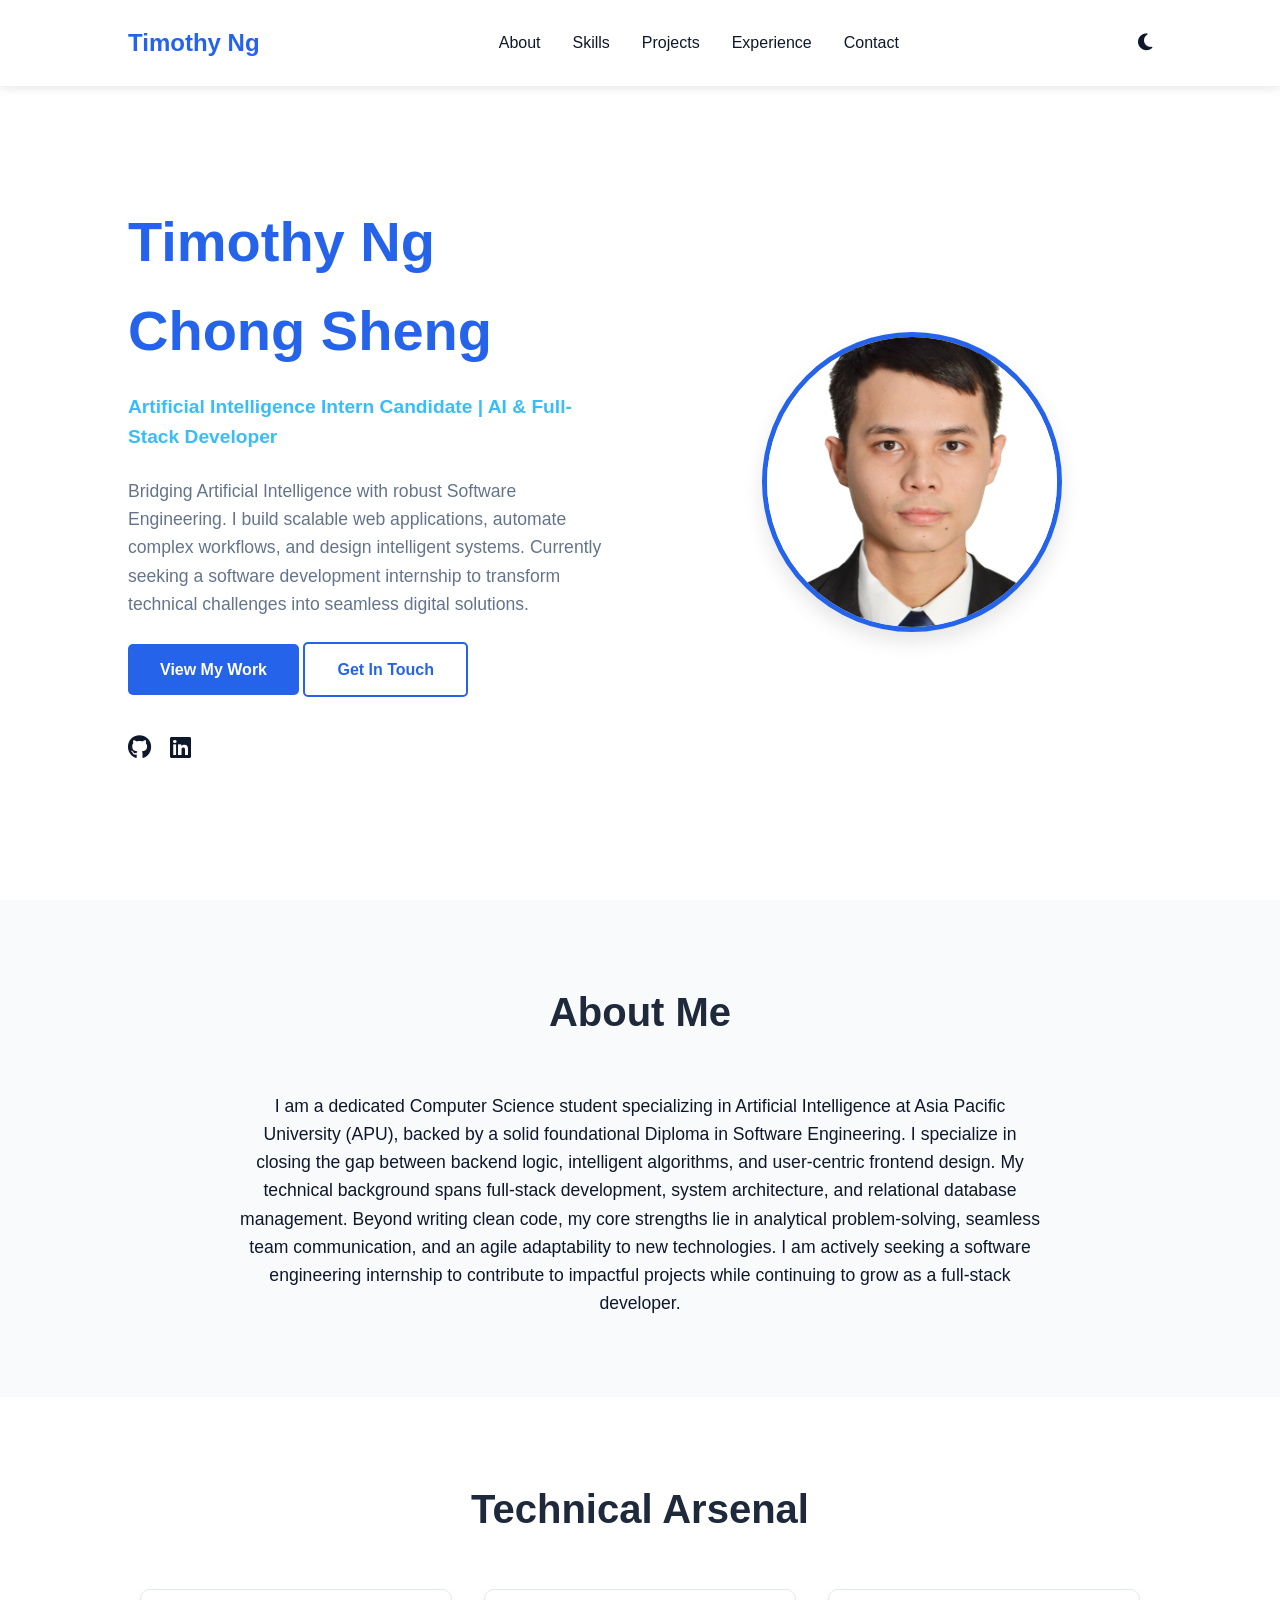
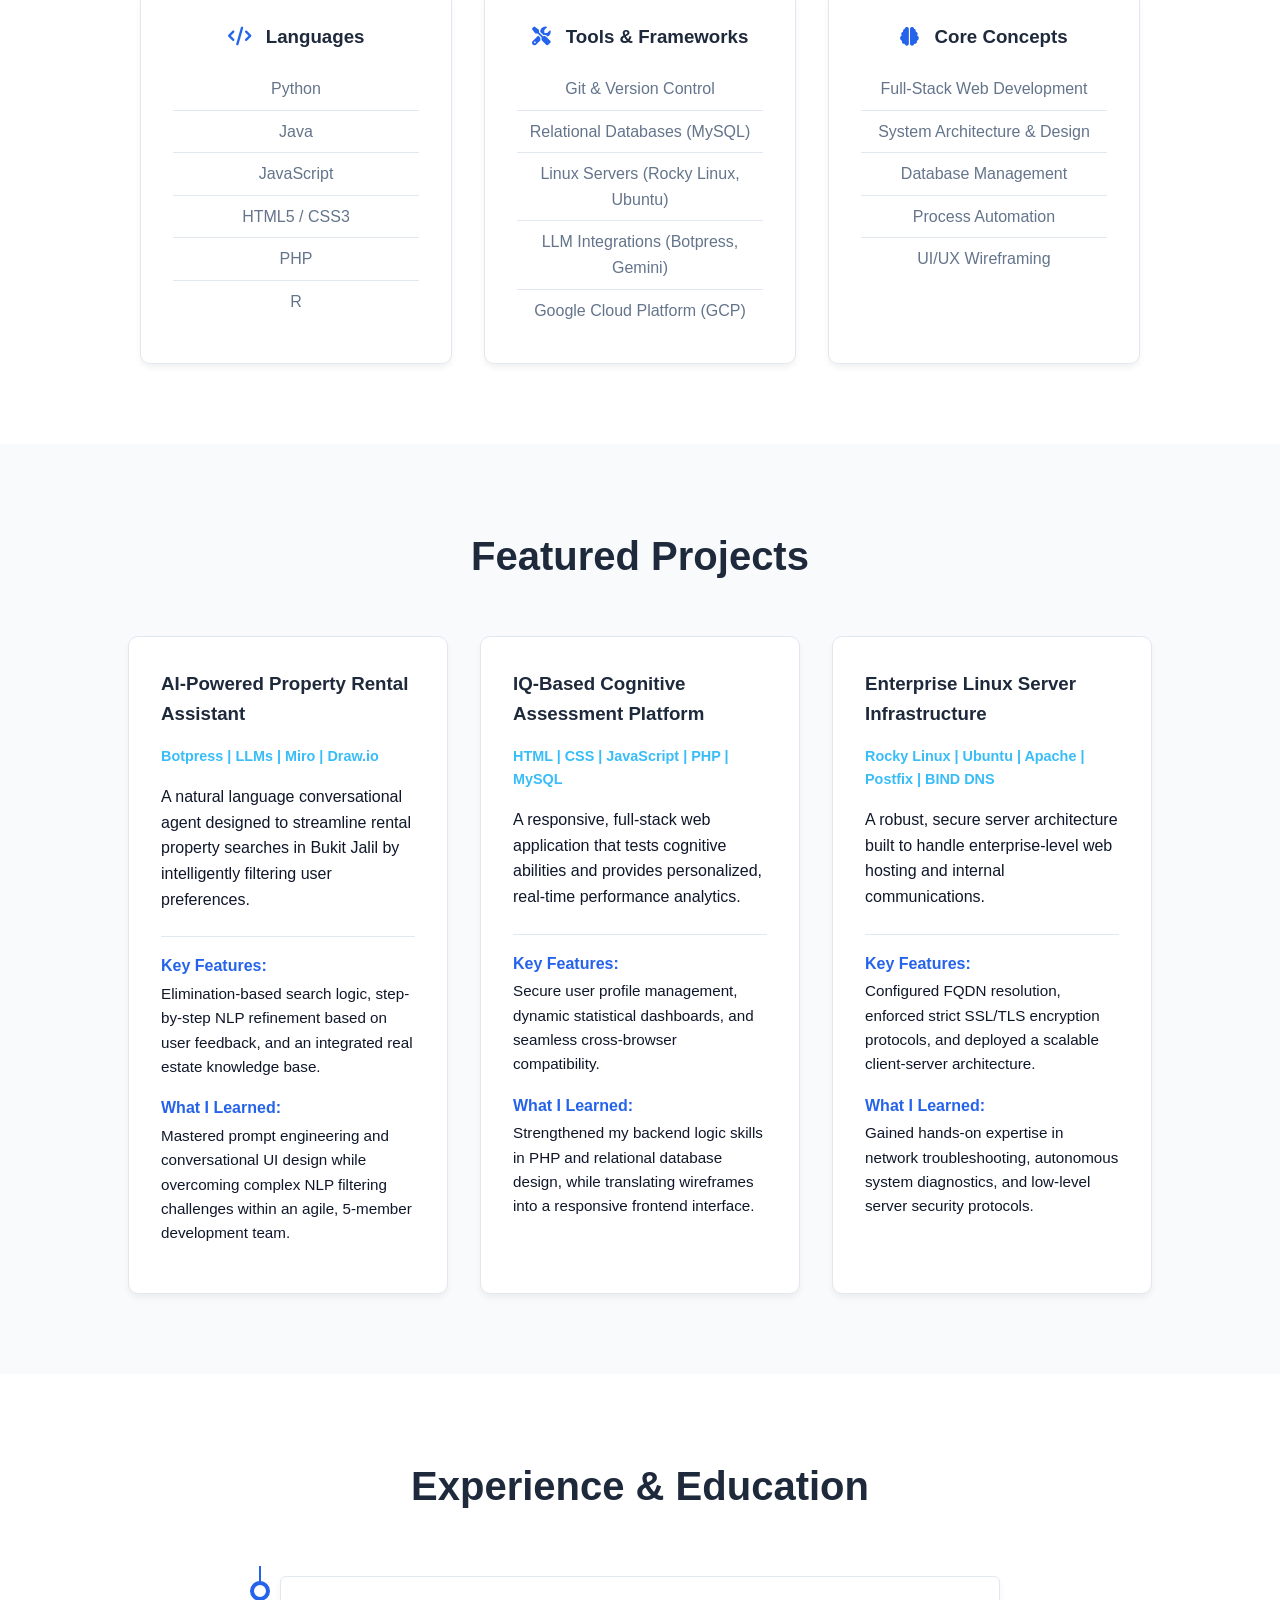
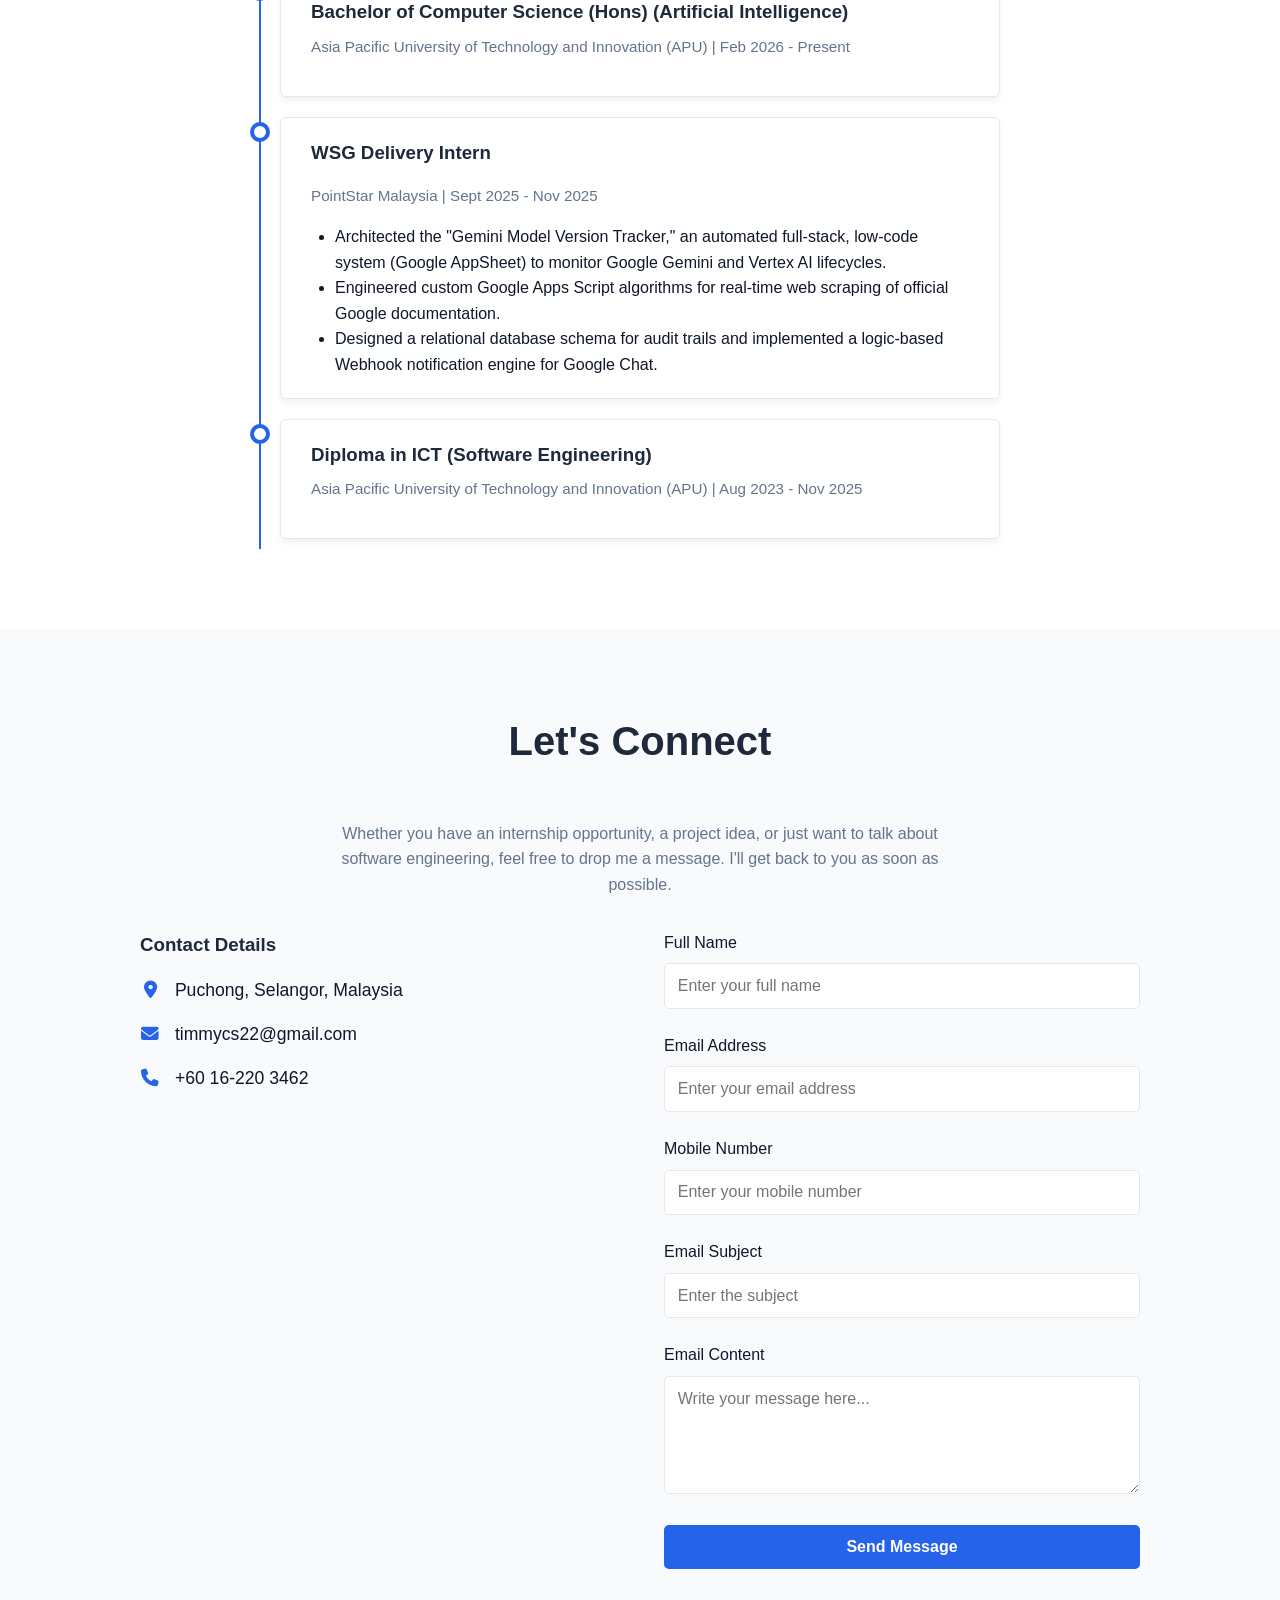
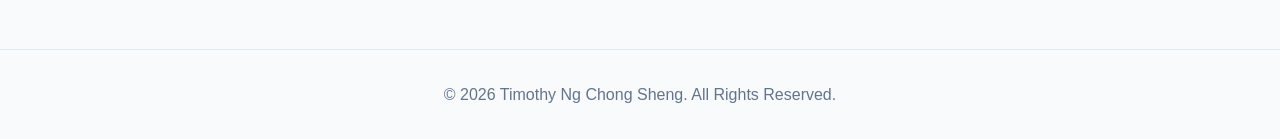
==== commit e968c128: "Updating the new section and components design Changing the order and interface display of each sect" ====
--- a/Personal Portfolio.html
+++ b/Personal Portfolio.html
@@ -3,20 +3,20 @@
 <head>
     <meta charset="UTF-8">
     <meta name="viewport" content="width=device-width, initial-scale=1.0">
-    <title>Timothy Ng Chong Sheng - AI & Full-Stack Engineer</title>
-    <link rel="stylesheet" href="style.css">
+    <title>Timothy Ng Chong Sheng - AI & Full-Stack Developer</title>
+    <link rel="stylesheet" href="Personal Portfolio.css">
     <link rel="stylesheet" href="https://cdnjs.cloudflare.com/ajax/libs/font-awesome/6.4.0/css/all.min.css">
 </head>
 <body>
 
-    <!-- Navigation -->
     <nav id="navbar">
         <div class="nav-content">
             <div class="logo">Timothy Ng</div>
             <ul class="nav-links">
                 <li><a href="#about">About</a></li>
+                <li><a href="#skills">Skills</a></li>
+                <li><a href="#projects">Projects</a></li>
                 <li><a href="#experience">Experience</a></li>
-                <li><a href="#projects">Projects</a></li>
                 <li><a href="#contact">Contact</a></li>
             </ul>
             <div class="nav-actions">
@@ -30,14 +30,13 @@
         </div>
     </nav>
 
-    <!-- Hero Section -->
+    <!-- Profile Showcase Section -->
     <header id="hero">
         <div class="hero-container">
             <div class="hero-text">
                 <h1>Timothy Ng Chong Sheng</h1>
-                <h2>AI & Machine Learning Engineering Candidate</h2>
-                <p>Driven Artificial Intelligence student with hands-on full-stack engineering and automation experience. 
-                    Proven ability to architect end-to-end solutions, automate complex workflows, and integrate LLM technologies.</p>
+                <h2>Artificial Intelligence Intern Candidate | AI & Full-Stack Developer</h2>
+                <p>Bridging Artificial Intelligence with robust Software Engineering. I build scalable web applications, automate complex workflows, and design intelligent systems. Currently seeking a software development internship to transform technical challenges into seamless digital solutions.</p>
                 <div class="hero-buttons">
                     <a href="#projects" class="btn primary">View My Work</a>
                     <a href="#contact" class="btn secondary">Get In Touch</a>
@@ -47,89 +46,136 @@
                     <a href="https://www.linkedin.com/in/timothy-ng-4201aa345" target="_blank"><i class="fab fa-linkedin"></i></a>
                 </div>
             </div>
-            <!-- Profile Picture Section -->
             <div class="hero-image">
-                <!-- Replace 'your-profile-pic.jpg' with the actual path to your uploaded photo -->
                 <img src="images/_DSC0010.jpg" alt="Timothy Ng Chong Sheng Profile Picture" id="profile-pic">
             </div>
         </div>
     </header>
 
-    <!-- About Section -->
-    <section id="about">
-        <h2>Education & Skills</h2>
-        <div class="about-grid">
-            <div class="education-card">
-                <h3>Education</h3>
-                <div class="edu-item">
-                    <h4>Bachelor of Computer Science (Hons) (Artificial Intelligence)</h4>
-                    <p>Asia Pacific University of Technology and Innovation (APU) | Feb 2026 - Present</p>
-                </div>
-                <div class="edu-item">
-                    <h4>Diploma in ICT (Software Engineering)</h4>
-                    <p>APU | Aug 2023 - Nov 2025</p>
-                </div>
-                <div class="edu-item">
-                    <h4>SPM (8As, 2Bs)</h4>
-                    <p>SMK Pusat Bandar Puchong (1) | 2018 - 2023]</p>
-                </div>
-            </div>
+    <!-- About Me Section -->
+    <section id="about" class="bg-light">
+        <h2>About Me</h2>
+        <div class="about-content">
+             <p>I am a dedicated Computer Science student specializing in Artificial Intelligence at Asia Pacific University (APU), backed by a solid 
+                foundational Diploma in Software Engineering. I specialize in closing the gap between backend logic, intelligent algorithms, 
+                and user-centric frontend design. My technical background spans full-stack development, system architecture, and relational database
+                 management. Beyond writing clean code, my core strengths lie in analytical problem-solving, seamless team communication, and an 
+                 agile adaptability to new technologies. I am actively seeking a software engineering internship to contribute to impactful 
+                 projects while continuing to grow as a full-stack developer.</p>
+        </div>
+    </section>
+
+    <!-- Technical Skills Section -->
+    <section id="skills">
+        <h2>Technical Arsenal</h2>
+        <div class="skills-grid">
             <div class="skills-card">
-                <h3>Technical Skills</h3>
-                <div class="tags">
-                    <span>Python</span><span>Java</span><span>HTML/CSS</span><span>JavaScript</span>
-                    <span>PHP</span><span>R</span><span>Rocky Linux</span><span>Ubuntu</span>
-                </div>
-                <h3>Certifications</h3>
-                <ul class="cert-list">
-                    <li>Hackathon 2.0</li>
-                    <li>AWS CendekiAwan 2026</li>
-                    <li>AWS AI & ML Scholars</li>
+                <h3><i class="fas fa-code"></i> Languages</h3>
+                <ul class="clean-list">
+                    <li>Python</li>
+                    <li>Java</li>
+                    <li>JavaScript</li>
+                    <li>HTML5 / CSS3</li>
+                    <li>PHP</li>
+                    <li>R</li>
                 </ul>
             </div>
-        </div>
-    </section>
-
-    <!-- Experience Section -->
-    <section id="experience" class="bg-light">
-        <h2>Professional Experience</h2>
-        <div class="timeline">
-            <div class="timeline-item">
-                <h3>WSG Delivery Intern</h3>
-                <h4>PointStar Malaysia | Sept 2025 - Nov 2025</h4>
-                <ul>
-                    <li>Designed and developed the "Gemini Model Version Tracker," an automated system to monitor Google Gemini and Vertex AI models.</li>
-                    <li>Architected a full-stack low-code solution using Google AppSheet and Google Sheets with Role-Based Access Control (RBAC).</li>
-                    <li>Engineered custom Google Apps Script algorithms to scrape and parse real-time HTML model data from official Google documentation.</li>
-                    <li>Built a logic-based Webhook notification engine alerting Google Chat 30, 7, and 2 days before model deprecation.</li>
+            <div class="skills-card">
+                <h3><i class="fas fa-tools"></i> Tools & Frameworks</h3>
+                <ul class="clean-list">
+                    <li>Git & Version Control</li>
+                    <li>Relational Databases (MySQL)</li>
+                    <li>Linux Servers (Rocky Linux, Ubuntu)</li>
+                    <li>LLM Integrations (Botpress, Gemini)</li>
+                    <li>Google Cloud Platform (GCP)</li>
                 </ul>
             </div>
+            <div class="skills-card">
+                <h3><i class="fas fa-brain"></i> Core Concepts</h3>
+                <ul class="clean-list">
+                    <li>Full-Stack Web Development</li>
+                    <li>System Architecture & Design</li>
+                    <li>Database Management</li>
+                    <li>Process Automation</li>
+                    <li>UI/UX Wireframing</li>
+                </ul>
+            </div>
         </div>
     </section>
 
     <!-- Projects Section -->
-    <section id="projects">
+    <section id="projects" class="bg-light">
         <h2>Featured Projects</h2>
         <div class="project-grid">
             <div class="project-card">
-                <h3>AI Property Rental Chatbot</h3>
+                <h3>AI-Powered Property Rental Assistant</h3>
                 <p class="tech-stack">Botpress | LLMs | Miro | Draw.io</p>
-                <p>An AI-powered chatbot helping users search for rental units in Bukit Jalil through natural conversation, featuring step-by-step NLP filtering.</p>
-            </div>
+                <p>A natural language conversational agent designed to streamline rental property searches in Bukit Jalil by intelligently filtering user preferences.</p>
+                <div class="project-highlights">
+                    <h4>Key Features:</h4>
+                    <p>Elimination-based search logic, step-by-step NLP refinement based on user feedback, and an integrated real estate knowledge base.</p>
+                    <h4>What I Learned:</h4>
+                    <p>Mastered prompt engineering and conversational UI design while overcoming complex NLP filtering challenges within an agile, 5-member development team.</p>
+                </div>
+            </div>
+
             <div class="project-card">
-                <h3>Employee Resignation Predictive Modeling</h3>
-                <p class="tech-stack">R | Python</p>
-                <p>Developed a predictive model forecasting employee resignation rates based on operational factors after performing end-to-end data preprocessing.</p>
-            </div>
+                <h3>IQ-Based Cognitive Assessment Platform</h3>
+                <p class="tech-stack">HTML | CSS | JavaScript | PHP | MySQL</p>
+                <p>A responsive, full-stack web application that tests cognitive abilities and provides personalized, real-time performance analytics.</p>
+                 <div class="project-highlights">
+                    <h4>Key Features:</h4>
+                    <p>Secure user profile management, dynamic statistical dashboards, and seamless cross-browser compatibility.</p>
+                    <h4>What I Learned:</h4>
+                    <p>Strengthened my backend logic skills in PHP and relational database design, while translating wireframes into a responsive frontend interface.</p>
+                </div>
+            </div>
+
             <div class="project-card">
-                <h3>Secure Linux Infrastructure & Server Administration</h3>
-                <p class="tech-stack">Rocky | Ubuntu | Postfix | BIND DNS</p>
-                <p>Engineered a secure multi-node server environment, deploying an Apache web server, enterprise mail server, and BIND DNS for FQDN resolution.</p>
-            </div>
-            <div class="project-card">
-                <h3>IQ-Based Website Application</h3>
-                <p class="tech-stack">HTML | CSS | JavaScript | PHP</p>
-                <p>A responsive web platform for assessing cognitive ability with personalized, real-time feedback and a statistical performance dashboard.</p>
+                <h3>Enterprise Linux Server Infrastructure</h3>
+                <p class="tech-stack">Rocky Linux | Ubuntu | Apache | Postfix | BIND DNS</p>
+                <p>A robust, secure server architecture built to handle enterprise-level web hosting and internal communications.</p>
+                 <div class="project-highlights">
+                    <h4>Key Features:</h4>
+                    <p>Configured FQDN resolution, enforced strict SSL/TLS encryption protocols, and deployed a scalable client-server architecture.</p>
+                    <h4>What I Learned:</h4>
+                    <p>Gained hands-on expertise in network troubleshooting, autonomous system diagnostics, and low-level server security protocols.</p>
+                </div>
+            </div>
+        </div>
+    </section>
+
+    <!-- Experience & Education Timeline -->
+    <section id="experience">
+        <h2>Experience & Education</h2>
+        <div class="timeline">
+            <div class="timeline-item">
+                <div class="timeline-dot"></div>
+                <div class="timeline-content edu-block">
+                    <h3>Bachelor of Computer Science (Hons) (Artificial Intelligence)</h3>
+                    <h4>Asia Pacific University of Technology and Innovation (APU) | Feb 2026 - Present</h4>
+                </div>
+            </div>
+
+            <div class="timeline-item">
+                <div class="timeline-dot"></div>
+                <div class="timeline-content">
+                    <h3>WSG Delivery Intern</h3>
+                    <h4>PointStar Malaysia | Sept 2025 - Nov 2025</h4>
+                    <ul>
+                        <li>Architected the "Gemini Model Version Tracker," an automated full-stack, low-code system (Google AppSheet) to monitor Google Gemini and Vertex AI lifecycles.</li>
+                        <li>Engineered custom Google Apps Script algorithms for real-time web scraping of official Google documentation.</li>
+                        <li>Designed a relational database schema for audit trails and implemented a logic-based Webhook notification engine for Google Chat.</li>
+                    </ul>
+                </div>
+            </div>
+
+            <div class="timeline-item">
+                <div class="timeline-dot"></div>
+                <div class="timeline-content edu-block">
+                    <h3>Diploma in ICT (Software Engineering)</h3>
+                    <h4>Asia Pacific University of Technology and Innovation (APU) | Aug 2023 - Nov 2025</h4>
+                </div>
             </div>
         </div>
     </section>
@@ -137,19 +183,21 @@
     <!-- Contact Section -->
     <section id="contact" class="bg-light">
         <h2>Let's Connect</h2>
+        <p style="text-align: center; margin-bottom: 2rem; color: var(--text-light); max-width: 600px; margin-left: auto; margin-right: auto;">
+            Whether you have an internship opportunity, a project idea, or just want to talk about software engineering, feel free to drop me a message. I'll get back to you as soon as possible.
+        </p>
         <div class="contact-wrapper">
             <div class="contact-info-block">
                 <h3>Contact Details</h3>
-                <p><i class="fas fa-map-marker-alt"></i> Puchong, Selangor</p>
+                <p><i class="fas fa-map-marker-alt"></i> Puchong, Selangor, Malaysia</p>
                 <p><i class="fas fa-envelope"></i> timmycs22@gmail.com</p>
                 <p><i class="fas fa-phone"></i> +60 16-220 3462</p>
             </div>
             <div class="contact-form-block">
                 <form id="contactForm" action="https://formsubmit.co/chongshengtimothy@gmail.com" method="POST">
-                    <!-- Hidden Configuration Fields for FormSubmit -->
                     <input type="hidden" name="_template" value="table">
                     <input type="hidden" name="_captcha" value="false">
-                    <input type="hidden" name="_next" value="https://your-vercel-url.com/thanks.html"> // Replace with your actual Vercel URL for the thank you page
+                    <input type="hidden" name="_next" value="https://your-vercel-url.com/thanks.html"> 
 
                     <div class="form-group">
                         <label for="fullName">Full Name</label>
@@ -182,6 +230,6 @@
         <p>&copy; 2026 Timothy Ng Chong Sheng. All Rights Reserved.</p>
     </footer>
 
-    <script src="script.js"></script>
+    <script src="Personal Portfolio.js"></script>
 </body>
 </html>
--- a/Personal Portfolio.css
+++ b/Personal Portfolio.css
@@ -0,0 +1,492 @@
+/* Base Variables (Light Mode) */
+:root {
+    --primary: #2563eb;
+    --secondary: #1e293b;
+    --accent: #38bdf8;
+    --text-dark: #0f172a;
+    --text-light: #64748b;
+    --bg-main: #ffffff;
+    --bg-alt: #f8fafc;
+    --card-bg: #ffffff;
+    --border-color: #e2e8f0;
+    --nav-bg: rgba(255, 255, 255, 0.95);
+}
+
+/* Dark Mode Variables */
+[data-theme="dark"] {
+    --primary: #60a5fa;
+    --secondary: #f8fafc;
+    --accent: #7dd3fc;
+    --text-dark: #f1f5f9;
+    --text-light: #94a3b8;
+    --bg-main: #0f172a;
+    --bg-alt: #1e293b;
+    --card-bg: #1e293b;
+    --border-color: #334155;
+    --nav-bg: rgba(15, 23, 42, 0.95);
+}
+
+* {
+    margin: 0;
+    padding: 0;
+    box-sizing: border-box;
+    font-family: 'Segoe UI', Roboto, Helvetica, Arial, sans-serif;
+}
+
+html {
+    scroll-behavior: smooth;
+}
+
+body {
+    background-color: var(--bg-main);
+    color: var(--text-dark);
+    line-height: 1.6;
+    transition: background-color 0.3s, color 0.3s;
+}
+
+h1, h2, h3, h4 {
+    color: var(--secondary);
+    margin-bottom: 1rem;
+    transition: color 0.3s;
+}
+
+.bg-light {
+    background-color: var(--bg-alt);
+}
+
+section {
+    padding: 5rem 10%;
+}
+
+section h2 {
+    text-align: center;
+    font-size: 2.5rem;
+    margin-bottom: 3rem;
+}
+
+/* Navbar */
+#navbar {
+    position: fixed;
+    top: 0;
+    width: 100%;
+    background: var(--nav-bg);
+    backdrop-filter: blur(5px);
+    box-shadow: 0 2px 10px rgba(0,0,0,0.1);
+    z-index: 1000;
+    transition: background-color 0.3s;
+}
+
+.nav-content {
+    display: flex;
+    justify-content: space-between;
+    align-items: center;
+    padding: 1.5rem 10%;
+}
+
+.logo {
+    font-size: 1.5rem;
+    font-weight: bold;
+    color: var(--primary);
+}
+
+.nav-links {
+    list-style: none;
+    display: flex;
+    gap: 2rem;
+}
+
+.nav-links a {
+    text-decoration: none;
+    color: var(--text-dark);
+    font-weight: 500;
+    transition: color 0.3s;
+}
+
+.nav-links a:hover {
+    color: var(--primary);
+}
+
+.nav-actions {
+    display: flex;
+    align-items: center;
+    gap: 1.5rem;
+}
+
+.theme-toggle {
+    cursor: pointer;
+    font-size: 1.2rem;
+    color: var(--text-dark);
+    transition: color 0.3s;
+}
+
+.theme-toggle:hover {
+    color: var(--primary);
+}
+
+.hamburger {
+    display: none;
+    font-size: 1.5rem;
+    cursor: pointer;
+    color: var(--text-dark);
+}
+
+/* Hero Section */
+#hero {
+    min-height: 100vh;
+    display: flex;
+    align-items: center;
+    justify-content: center;
+    padding: 6rem 10% 2rem;
+}
+
+.hero-container {
+    display: flex;
+    align-items: center;
+    justify-content: space-between;
+    gap: 4rem;
+    max-width: 1200px;
+    width: 100%;
+}
+
+.hero-text {
+    flex: 1;
+}
+
+.hero-text h1 {
+    font-size: 3.5rem;
+    color: var(--primary);
+}
+
+.hero-text h2 {
+    font-size: 1.2rem;
+    font-weight: 600;
+    color: var(--accent);
+    margin-bottom: 1rem;
+}
+
+.hero-text p {
+    margin: 1.5rem 0;
+    font-size: 1.1rem;
+    color: var(--text-light);
+}
+
+.hero-image {
+    flex: 1;
+    display: flex;
+    justify-content: center;
+}
+
+.hero-image img {
+    width: 300px;
+    height: 300px;
+    object-fit: cover;
+    border-radius: 50%;
+    border: 5px solid var(--primary);
+    box-shadow: 0 10px 20px rgba(0,0,0,0.1);
+}
+
+/* Buttons */
+.btn {
+    display: inline-block;
+    padding: 0.8rem 2rem;
+    border-radius: 5px;
+    text-decoration: none;
+    font-weight: bold;
+    transition: transform 0.2s, background-color 0.3s;
+    cursor: pointer;
+    border: none;
+    font-size: 1rem;
+}
+
+.btn:hover {
+    transform: translateY(-2px);
+}
+
+.btn.primary {
+    background: var(--primary);
+    color: #ffffff;
+}
+
+.btn.secondary {
+    border: 2px solid var(--primary);
+    color: var(--primary);
+    background: transparent;
+}
+
+/* Social Links */
+.social-links {
+    margin-top: 2rem;
+}
+
+.social-links a {
+    font-size: 1.5rem;
+    color: var(--text-dark);
+    margin-right: 15px;
+    transition: color 0.3s;
+}
+
+.social-links a:hover {
+    color: var(--primary);
+}
+
+/* About Section */
+.about-content {
+    max-width: 800px;
+    margin: 0 auto;
+    text-align: center;
+    font-size: 1.1rem;
+}
+
+/* Skills Section */
+.skills-grid {
+    display: grid;
+    grid-template-columns: repeat(auto-fit, minmax(250px, 1fr));
+    gap: 2rem;
+    max-width: 1000px;
+    margin: 0 auto;
+}
+
+.skills-card {
+    background: var(--card-bg);
+    padding: 2rem;
+    border-radius: 10px;
+    box-shadow: 0 4px 6px rgba(0,0,0,0.05);
+    border: 1px solid var(--border-color);
+    text-align: center;
+    transition: transform 0.3s, box-shadow 0.3s;
+}
+
+.skills-card:hover {
+    transform: translateY(-5px);
+    box-shadow: 0 10px 15px rgba(0,0,0,0.1);
+}
+
+.skills-card h3 i {
+    color: var(--primary);
+    margin-right: 10px;
+}
+
+.clean-list {
+    list-style: none;
+    padding: 0;
+    margin-top: 1rem;
+}
+
+.clean-list li {
+    padding: 0.5rem 0;
+    border-bottom: 1px solid var(--border-color);
+    color: var(--text-light);
+}
+
+.clean-list li:last-child {
+    border-bottom: none;
+}
+
+/* Projects Section */
+.project-grid {
+    display: grid;
+    grid-template-columns: repeat(auto-fit, minmax(300px, 1fr));
+    gap: 2rem;
+}
+
+.project-card {
+    background: var(--card-bg);
+    padding: 2rem;
+    border-radius: 10px;
+    box-shadow: 0 4px 6px rgba(0,0,0,0.05);
+    border: 1px solid var(--border-color);
+    transition: background-color 0.3s, border-color 0.3s;
+}
+
+.tech-stack {
+    font-weight: bold;
+    color: var(--accent);
+    font-size: 0.9rem;
+    margin-bottom: 1rem;
+}
+
+.project-highlights {
+    margin-top: 1.5rem;
+    padding-top: 1rem;
+    border-top: 1px solid var(--border-color);
+}
+
+.project-highlights h4 {
+    font-size: 1rem;
+    margin-bottom: 0.2rem;
+    color: var(--primary);
+}
+
+.project-highlights p {
+    font-size: 0.95rem;
+    margin-bottom: 1rem;
+}
+
+/* Vertical Timeline */
+.timeline {
+    position: relative;
+    max-width: 800px;
+    margin: 0 auto;
+}
+
+.timeline::after {
+    content: '';
+    position: absolute;
+    width: 2px;
+    background-color: var(--primary);
+    top: 0;
+    bottom: 0;
+    left: 20px;
+    margin-left: -1px;
+}
+
+.timeline-item {
+    padding: 10px 40px;
+    position: relative;
+    background-color: inherit;
+    width: 100%;
+}
+
+.timeline-dot {
+    position: absolute;
+    width: 20px;
+    height: 20px;
+    right: -10px;
+    background-color: var(--bg-main);
+    border: 4px solid var(--primary);
+    top: 15px;
+    border-radius: 50%;
+    z-index: 1;
+    left: 10px;
+}
+
+.timeline-content {
+    padding: 20px 30px;
+    background-color: var(--card-bg);
+    position: relative;
+    border-radius: 6px;
+    box-shadow: 0 4px 6px rgba(0,0,0,0.05);
+    border: 1px solid var(--border-color);
+}
+
+.timeline-content h4 {
+    color: var(--text-light);
+    font-weight: 500;
+    font-size: 0.95rem;
+}
+
+.timeline-content ul {
+    margin-top: 1rem;
+    padding-left: 1.5rem;
+}
+
+.edu-block h3 {
+    margin-bottom: 0.5rem;
+}
+
+/* Contact Section */
+.contact-wrapper {
+    display: flex;
+    flex-wrap: wrap;
+    gap: 3rem;
+    max-width: 1000px;
+    margin: 0 auto;
+}
+
+.contact-info-block, .contact-form-block {
+    flex: 1;
+    min-width: 300px;
+}
+
+.contact-info-block p {
+    margin-bottom: 1rem;
+    font-size: 1.1rem;
+}
+
+.contact-info-block i {
+    color: var(--primary);
+    margin-right: 10px;
+    width: 20px;
+    text-align: center;
+}
+
+.form-group {
+    margin-bottom: 1.5rem;
+}
+
+.form-group label {
+    display: block;
+    margin-bottom: 0.5rem;
+    font-weight: 500;
+    color: var(--text-dark);
+}
+
+.form-group input, .form-group textarea {
+    width: 100%;
+    padding: 0.8rem;
+    border: 1px solid var(--border-color);
+    border-radius: 5px;
+    background-color: var(--card-bg);
+    color: var(--text-dark);
+    font-size: 1rem;
+    transition: border-color 0.3s, background-color 0.3s, color 0.3s;
+}
+
+.form-group input:focus, .form-group textarea:focus {
+    outline: none;
+    border-color: var(--primary);
+}
+
+.btn-block {
+    width: 100%;
+    text-align: center;
+}
+
+footer {
+    text-align: center;
+    padding: 2rem;
+    background: var(--bg-alt);
+    color: var(--text-light);
+    border-top: 1px solid var(--border-color);
+}
+
+/* Mobile Responsiveness */
+@media (max-width: 900px) {
+    .hero-container {
+        flex-direction: column-reverse;
+        text-align: center;
+        gap: 2rem;
+    }
+    
+    .social-links {
+        justify-content: center;
+        display: flex;
+    }
+}
+
+@media (max-width: 768px) {
+    .nav-links {
+        display: none;
+        flex-direction: column;
+        position: absolute;
+        top: 100%;
+        left: 0;
+        width: 100%;
+        background: var(--nav-bg);
+        padding: 1rem 0;
+        box-shadow: 0 5px 10px rgba(0,0,0,0.1);
+    }
+
+    .nav-links.active {
+        display: flex;
+        text-align: center;
+    }
+
+    .hamburger {
+        display: block;
+    }
+
+    .hero-text h1 {
+        font-size: 2.5rem;
+    }
+}
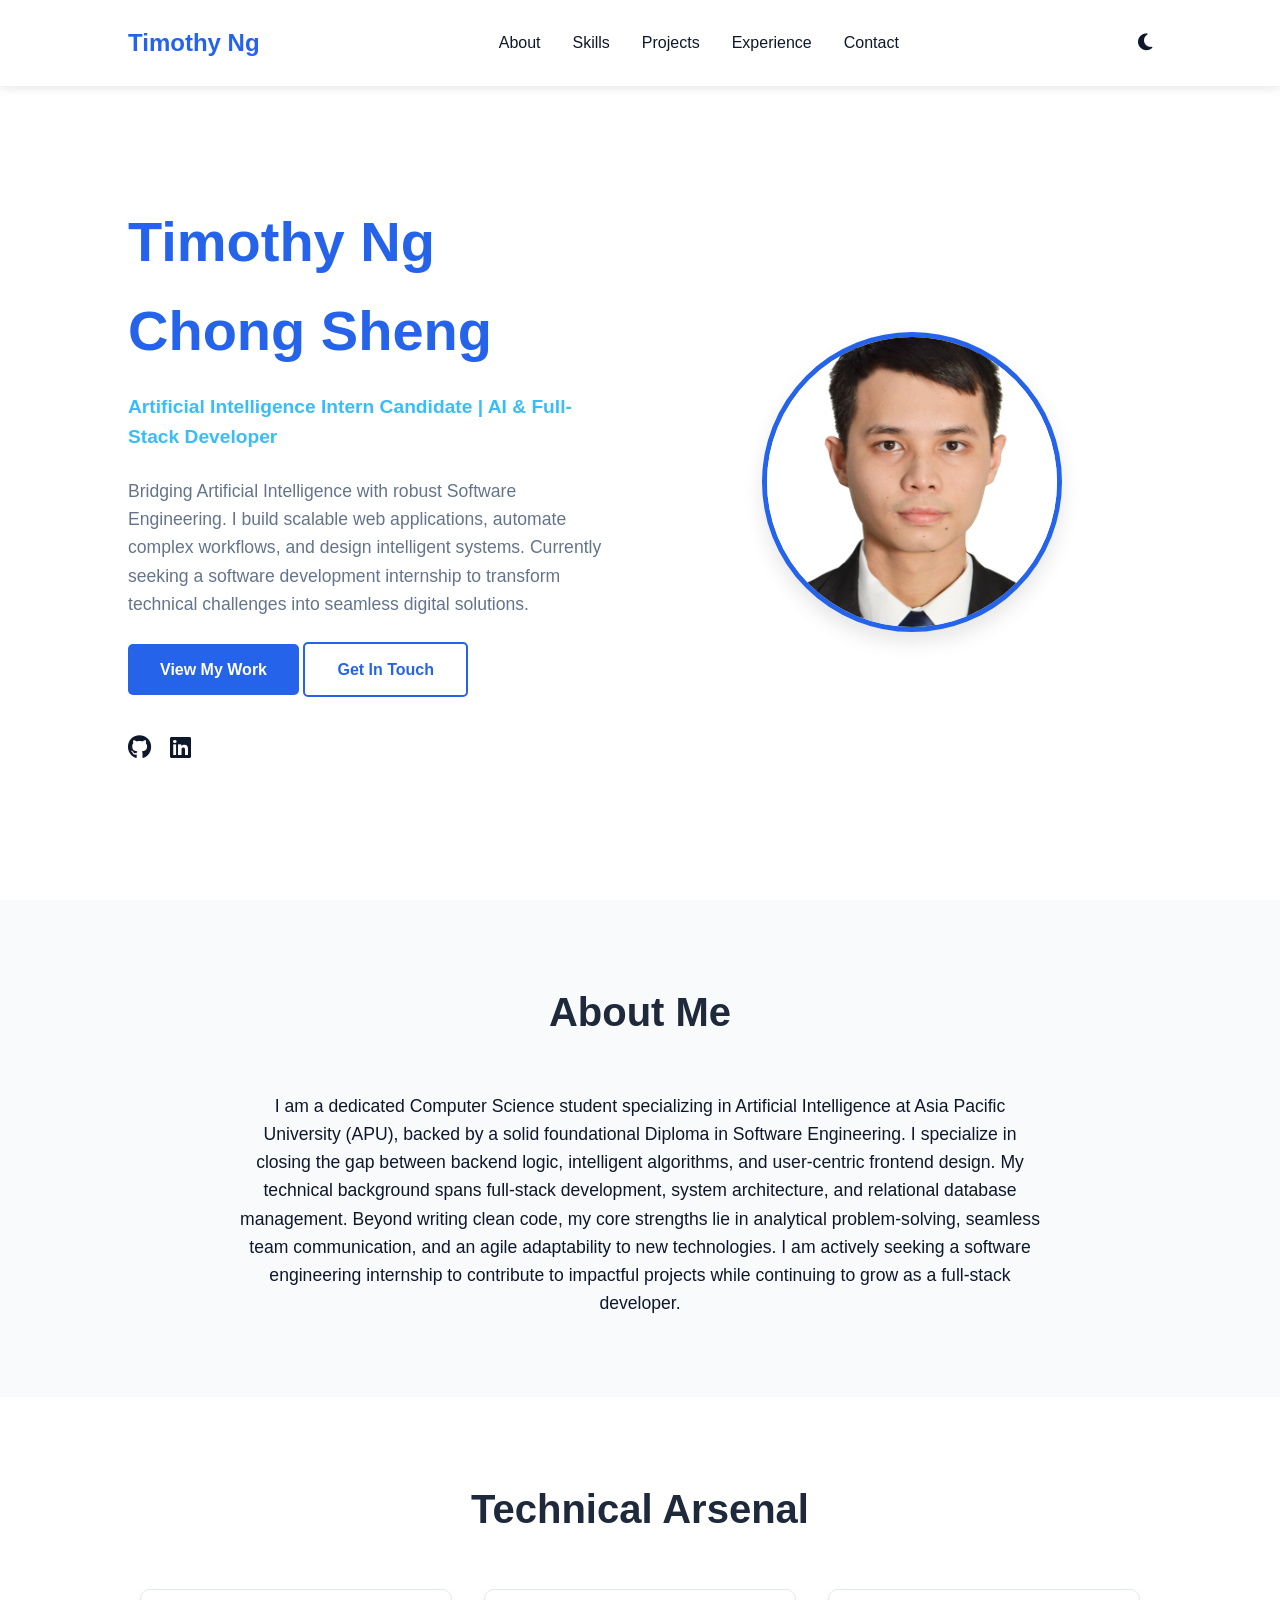
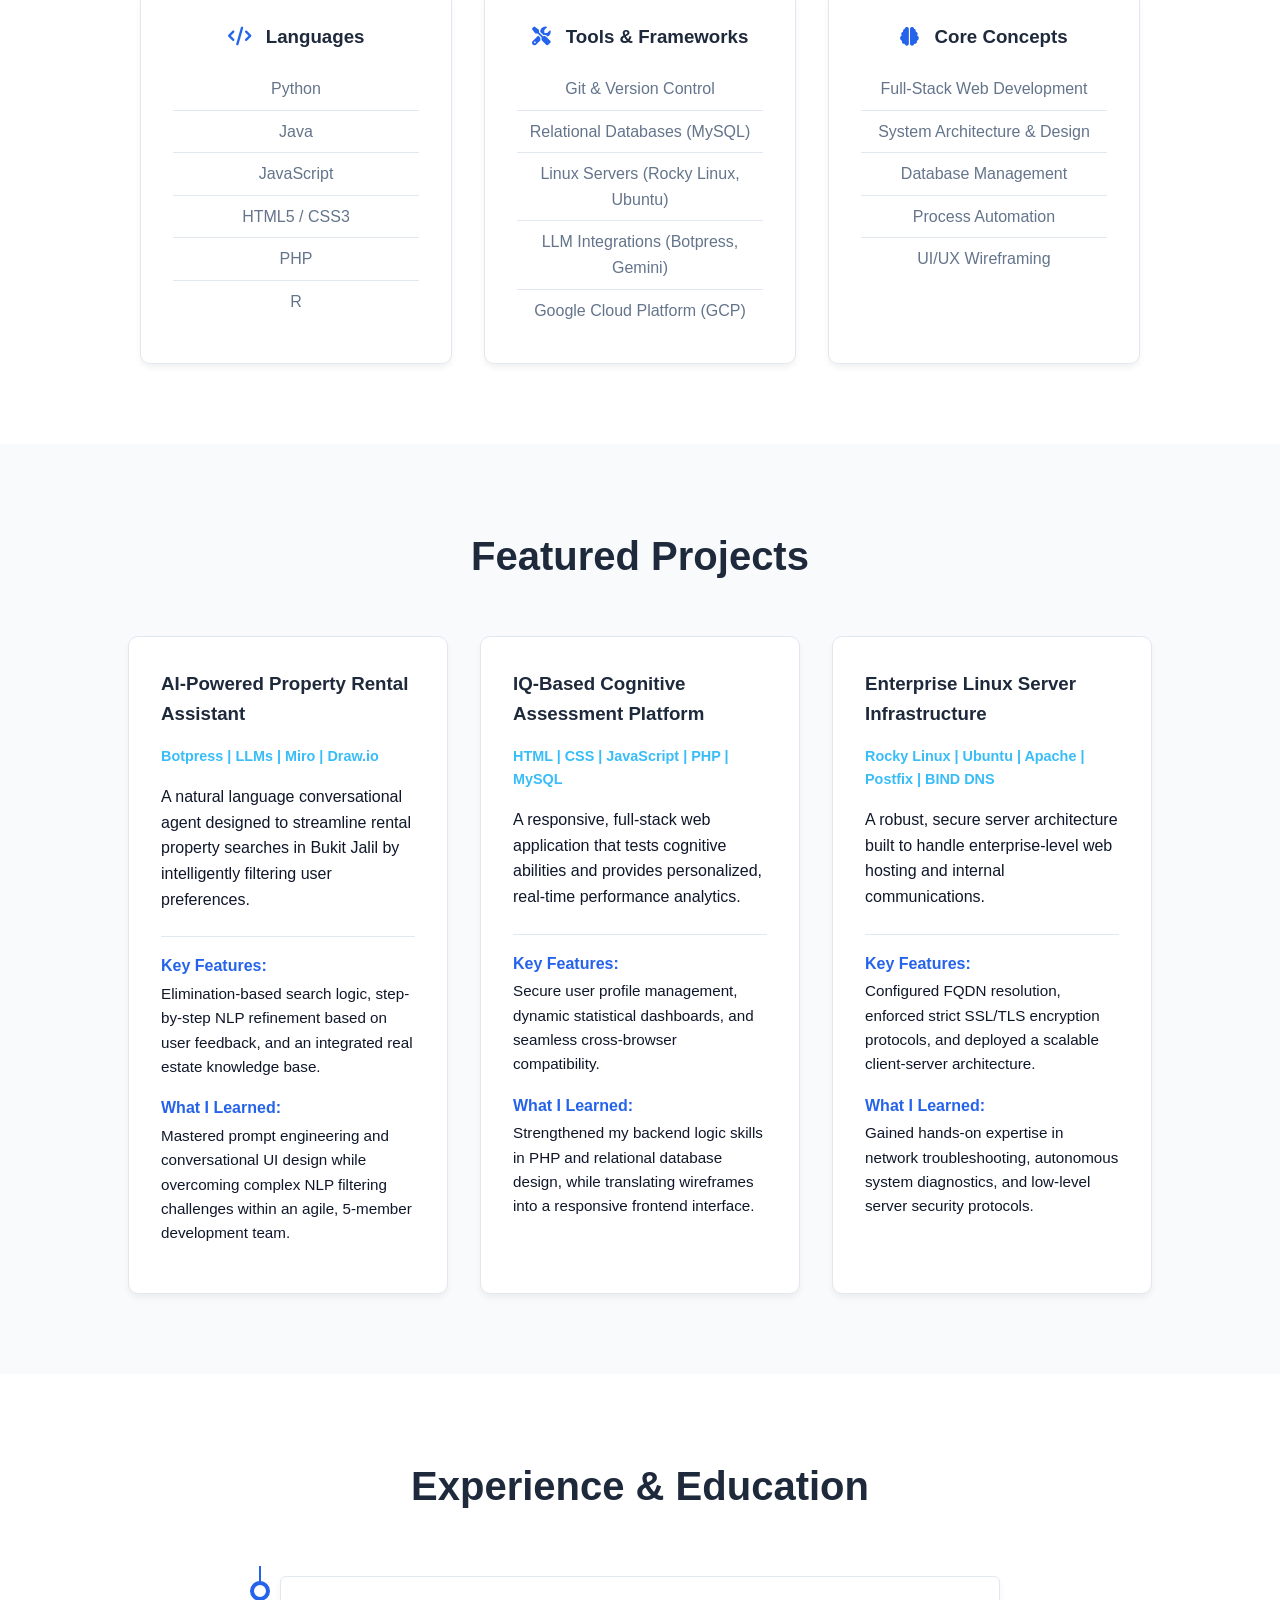
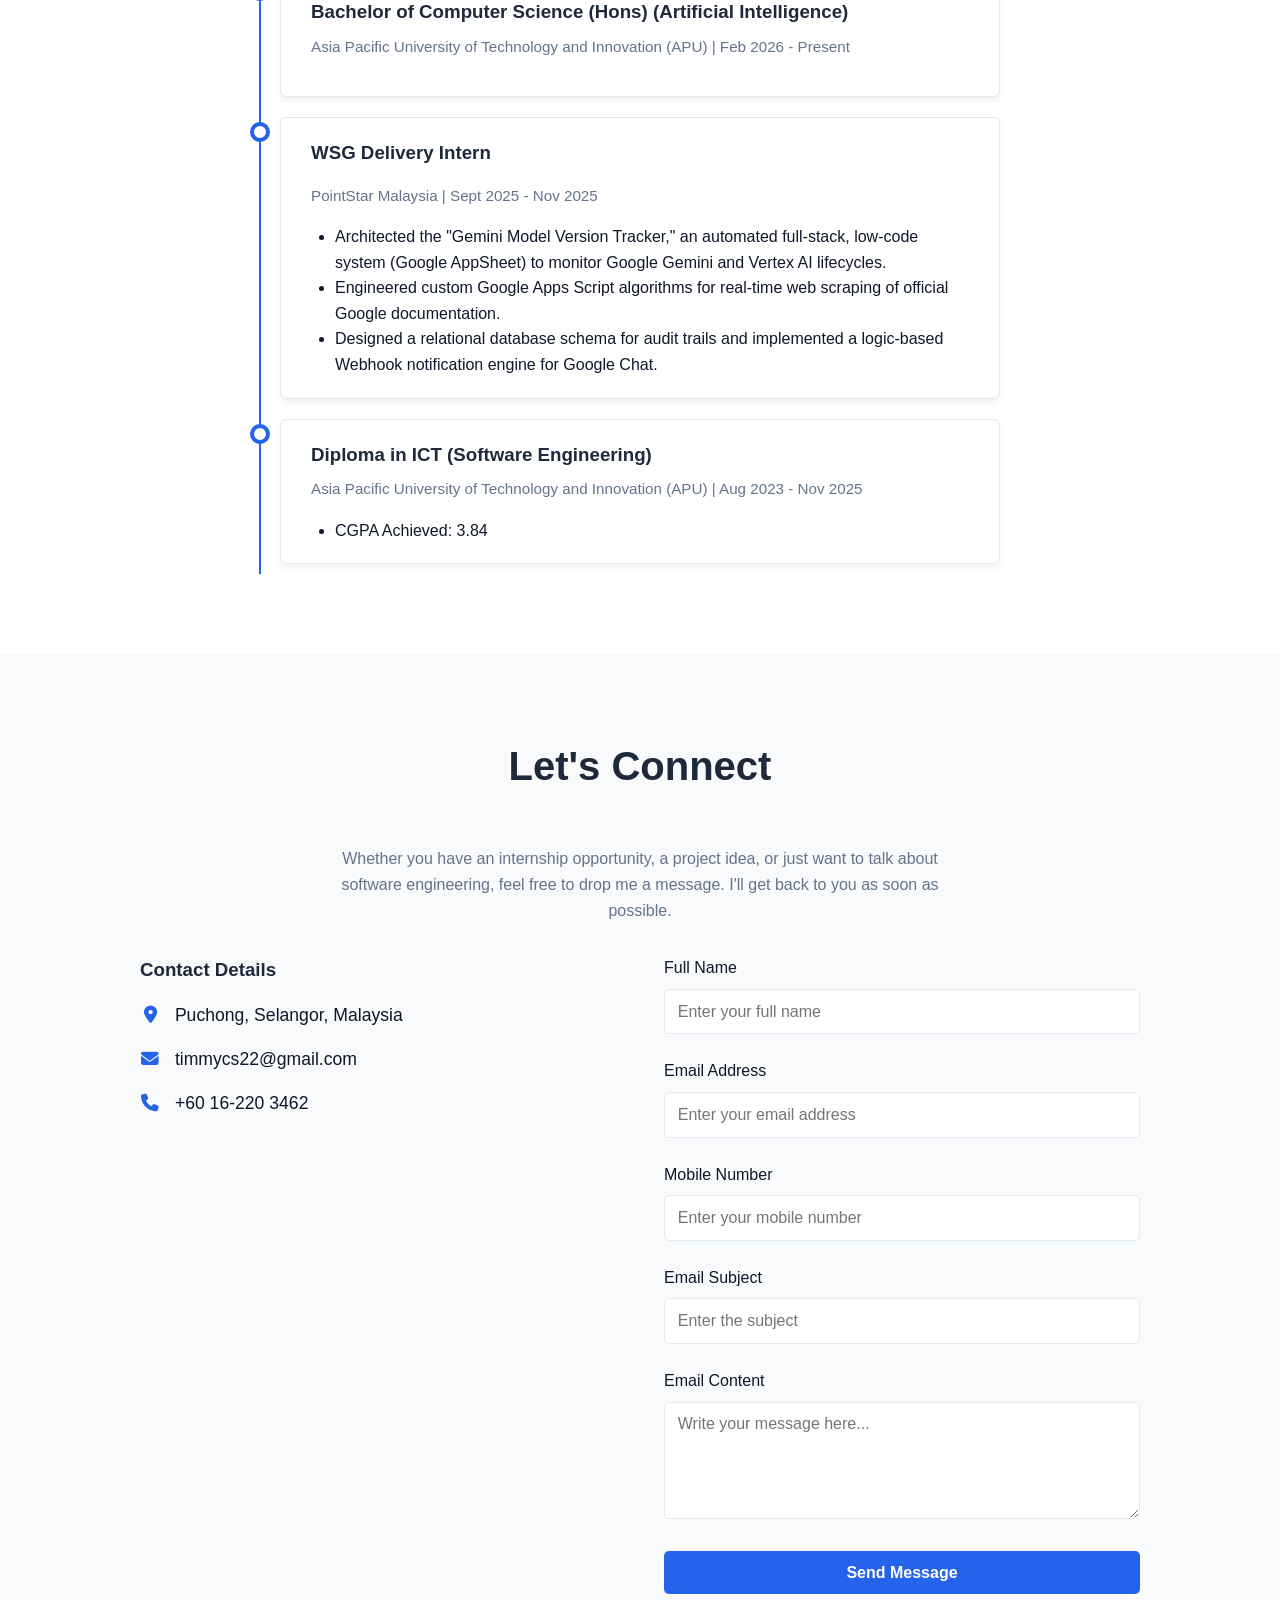
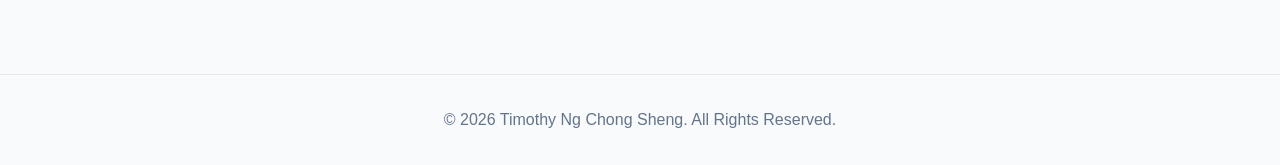
==== commit 9dd90d1d: "Updating Information Details" ====
--- a/Personal Portfolio.html
+++ b/Personal Portfolio.html
@@ -175,6 +175,9 @@
                 <div class="timeline-content edu-block">
                     <h3>Diploma in ICT (Software Engineering)</h3>
                     <h4>Asia Pacific University of Technology and Innovation (APU) | Aug 2023 - Nov 2025</h4>
+                    <ul>
+                        <li>CGPA Achieved: 3.84</li>
+                    </ul>
                 </div>
             </div>
         </div>
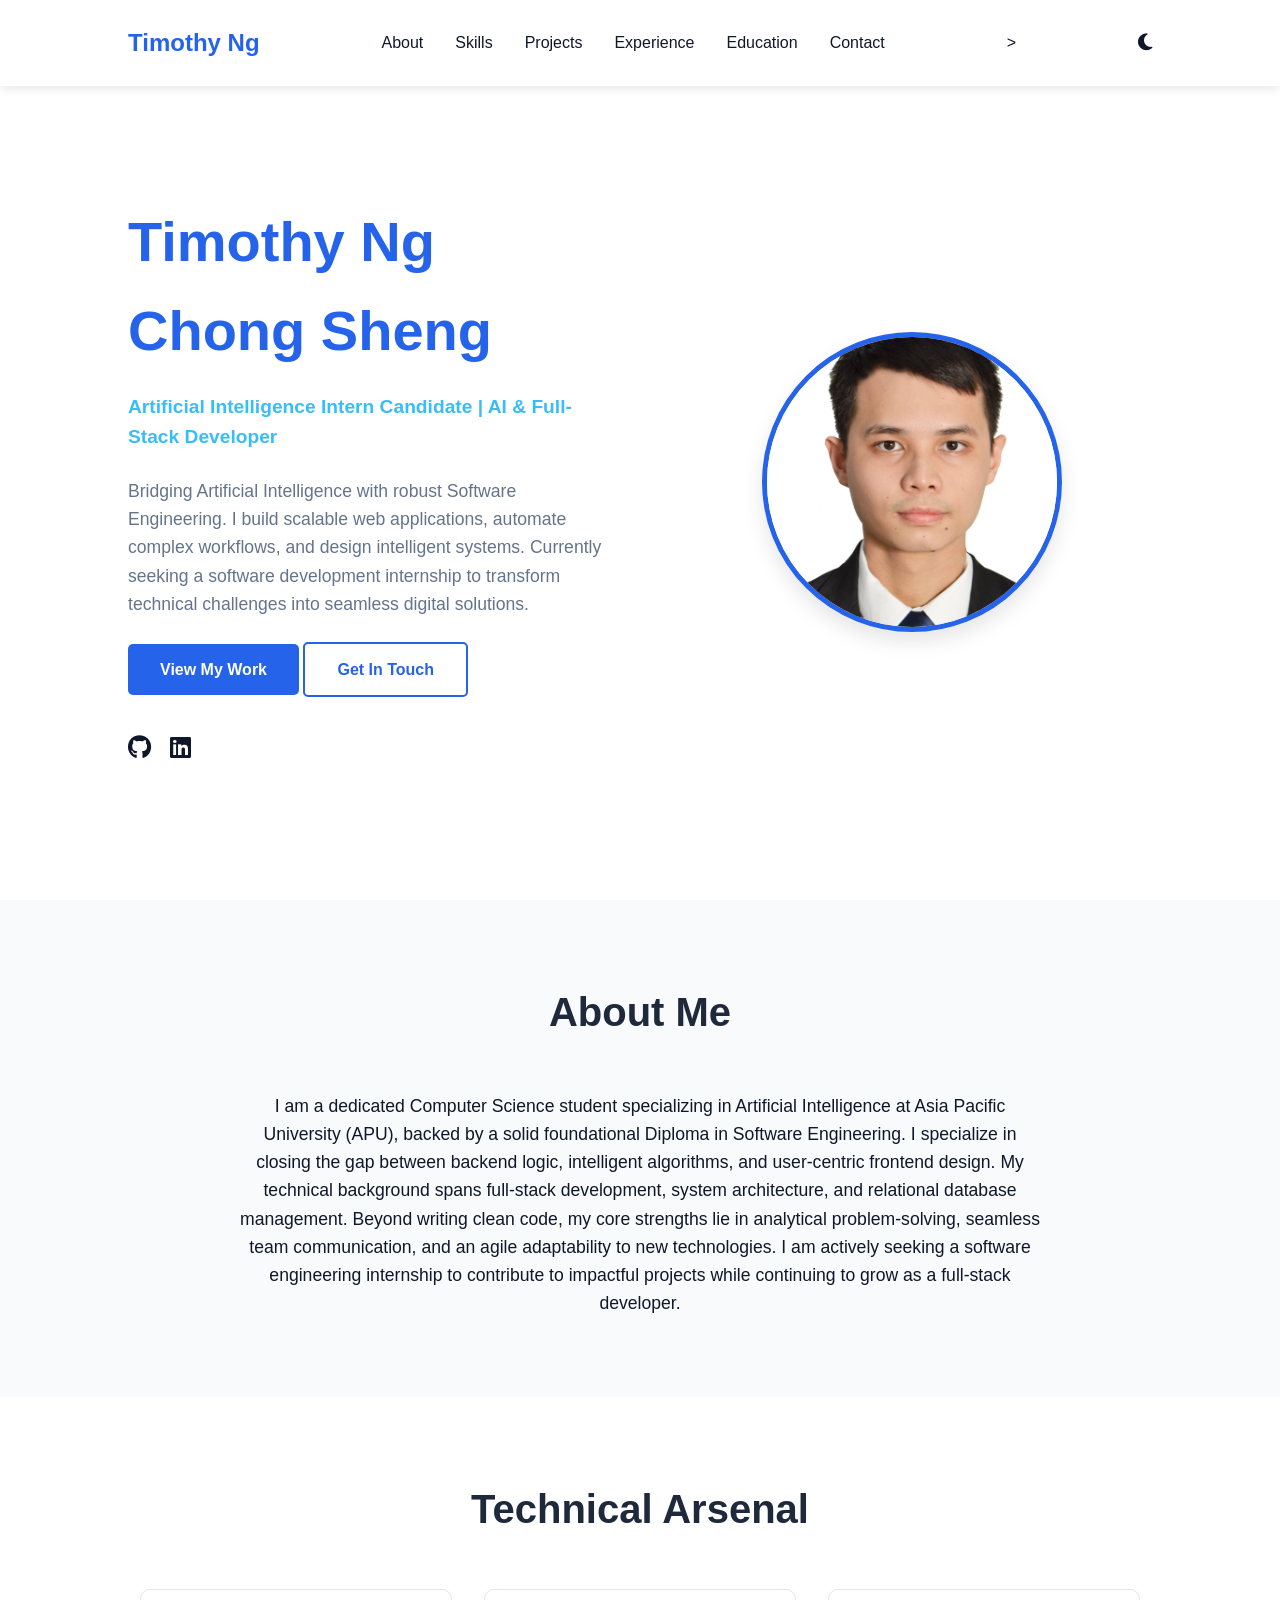
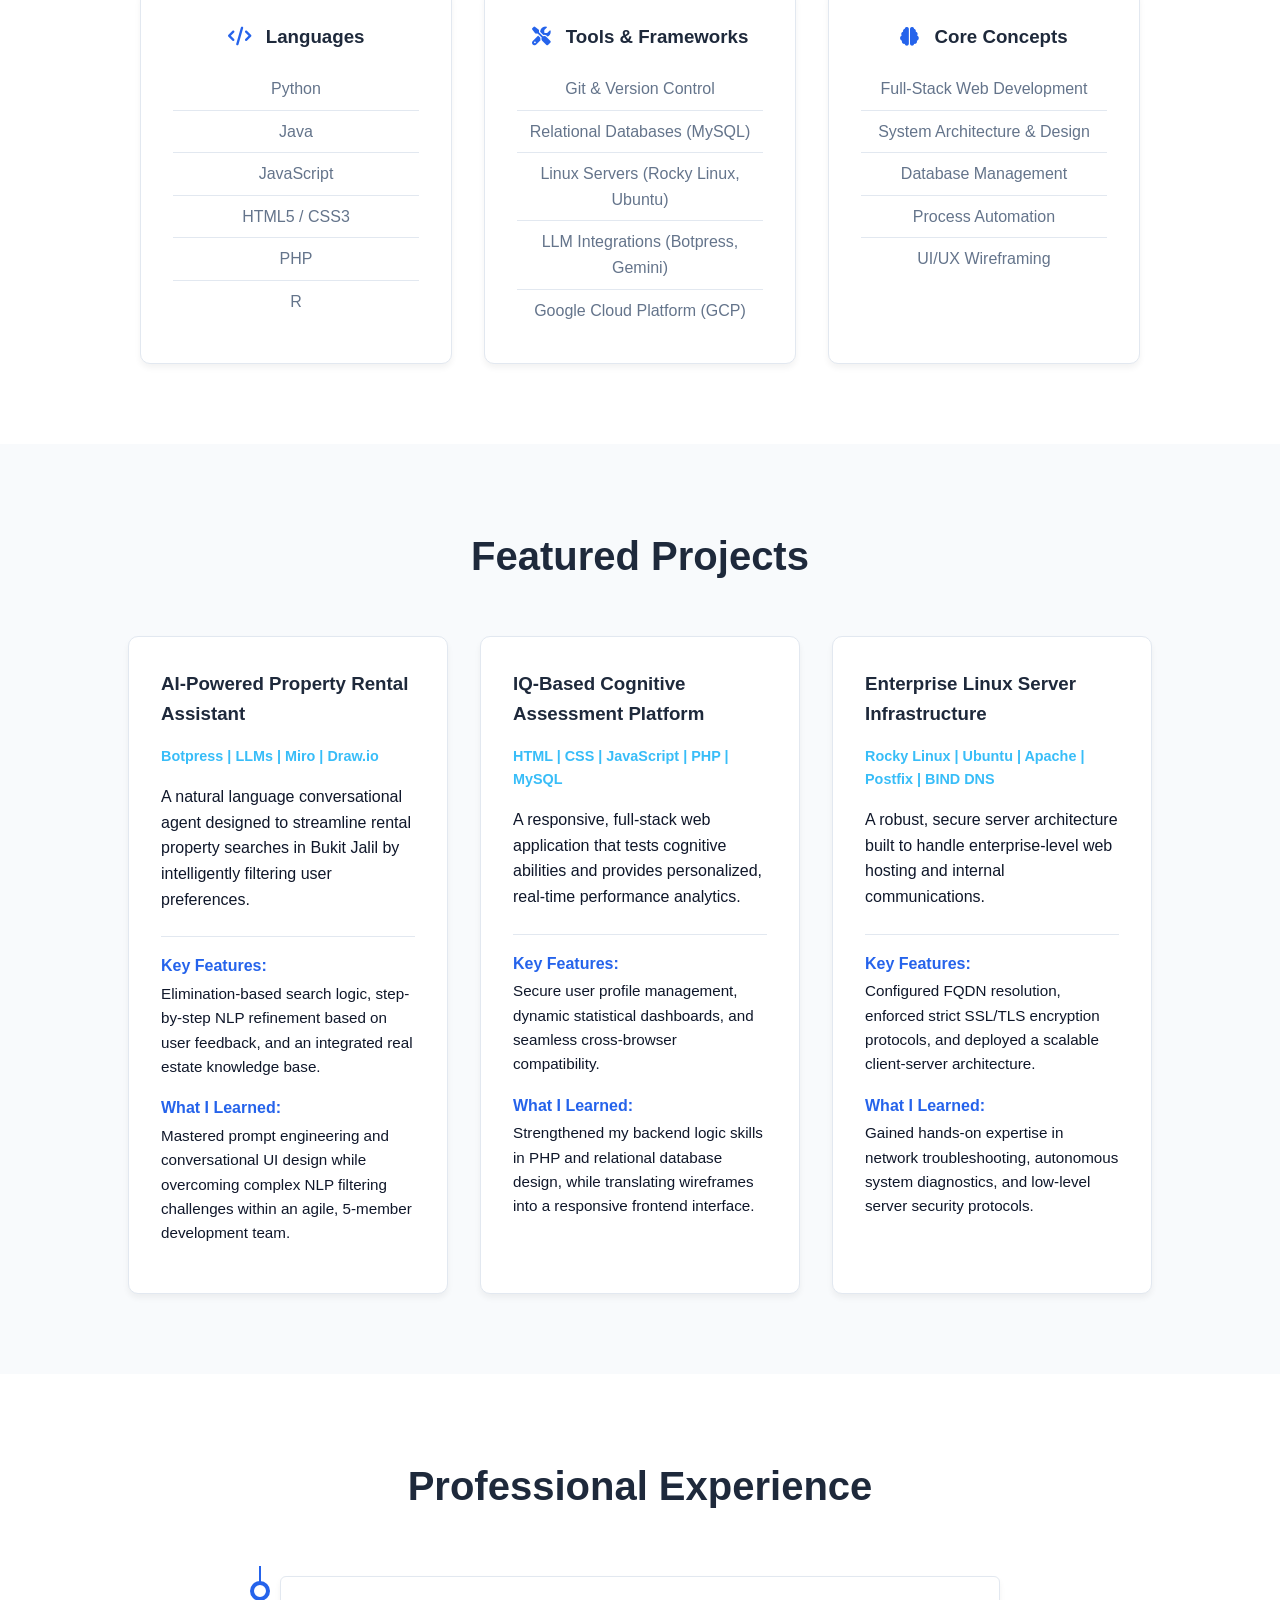
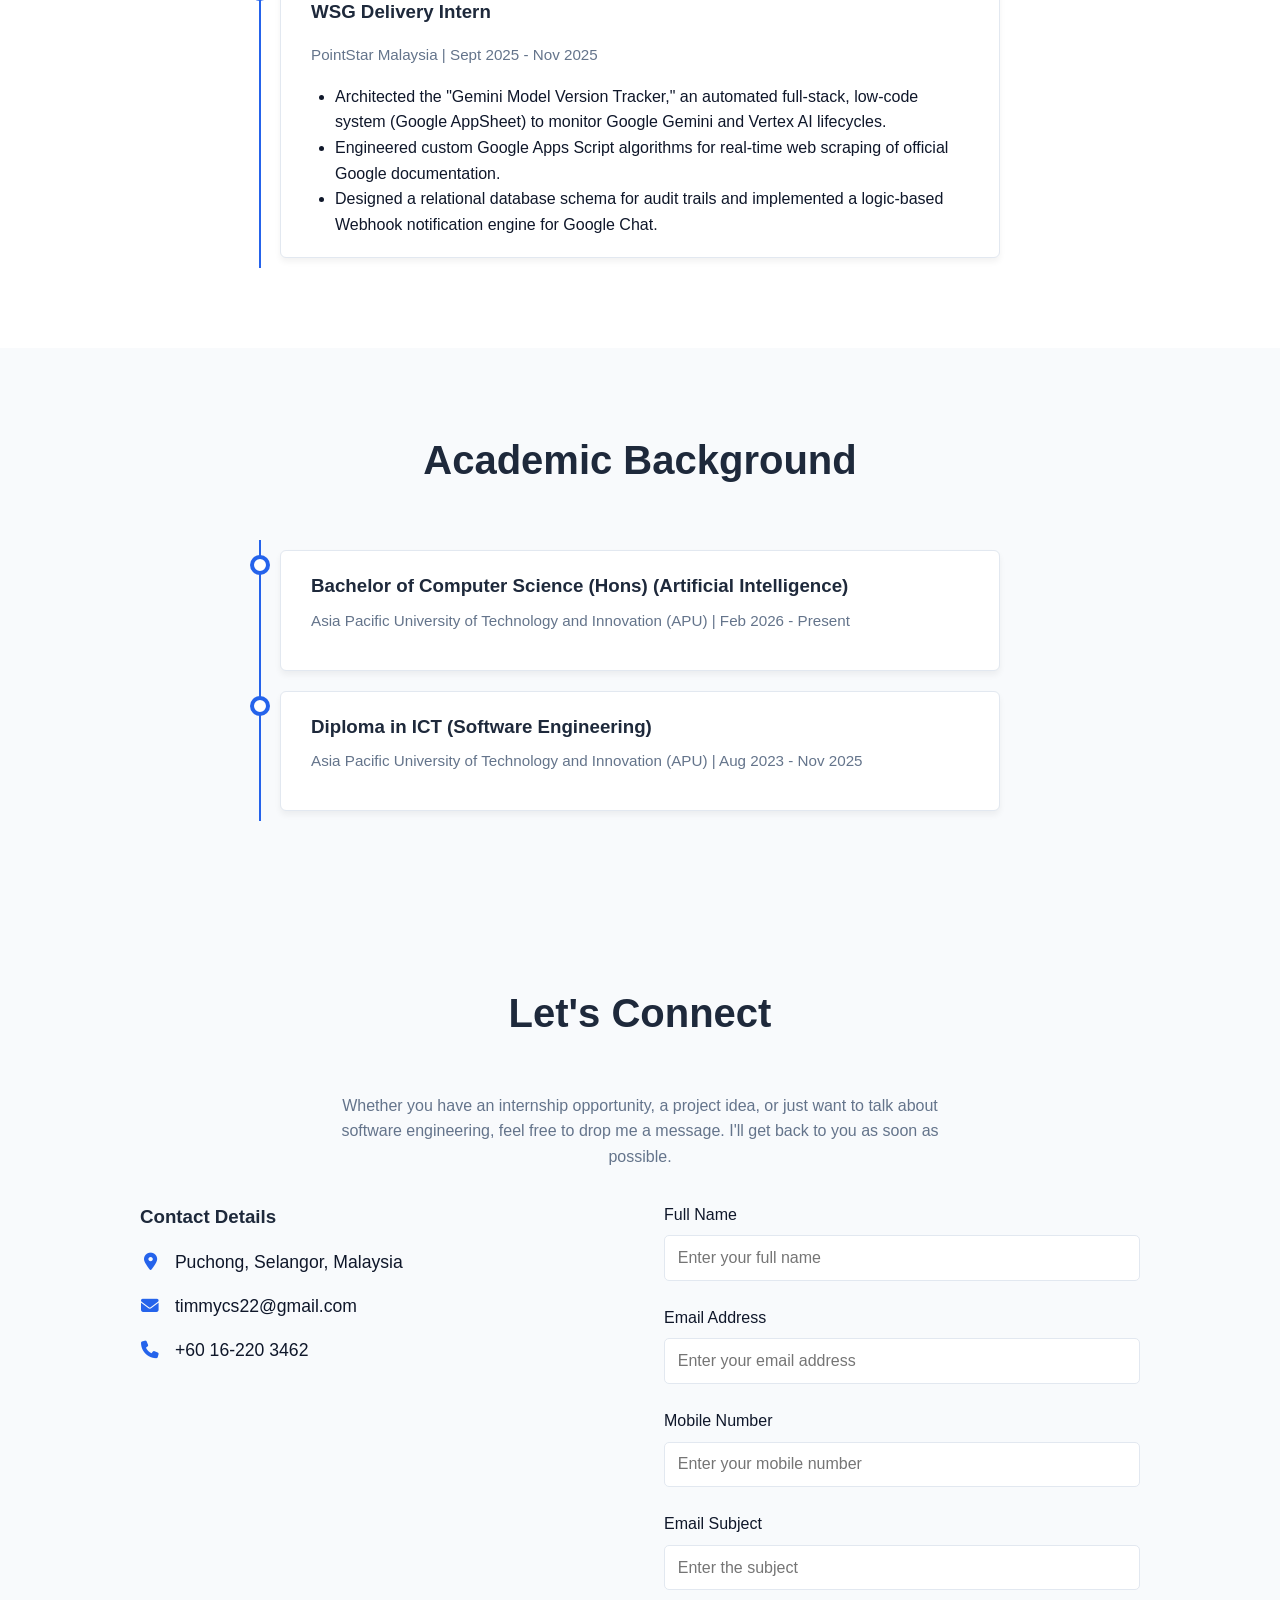
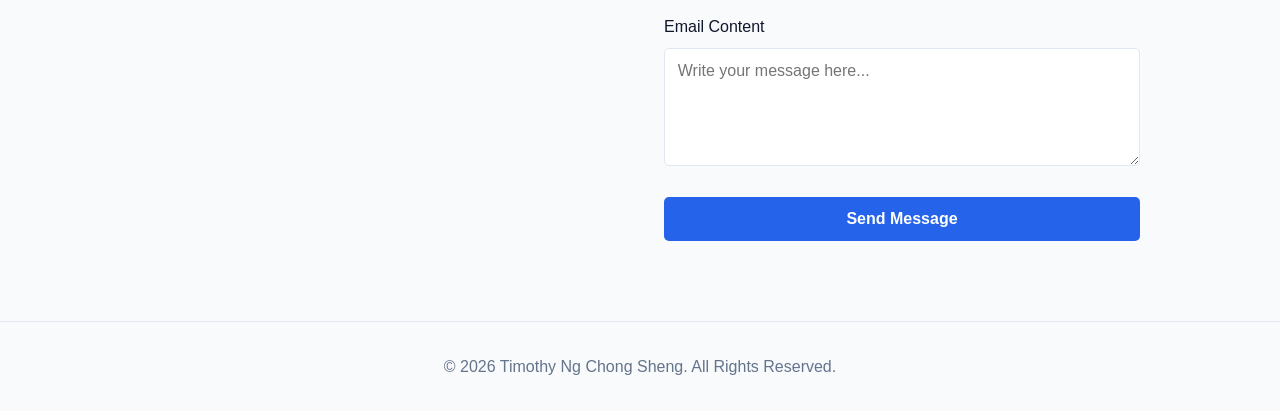
==== commit 2d17d8c5: "Separating education and experience part into two sections" ====
--- a/Personal Portfolio.html
+++ b/Personal Portfolio.html
@@ -17,8 +17,9 @@
                 <li><a href="#skills">Skills</a></li>
                 <li><a href="#projects">Projects</a></li>
                 <li><a href="#experience">Experience</a></li>
+                <li><a href="#education">Education</a></li>
                 <li><a href="#contact">Contact</a></li>
-            </ul>
+            </ul>>
             <div class="nav-actions">
                 <div class="theme-toggle" id="theme-toggle">
                     <i class="fas fa-moon" id="theme-icon"></i>
@@ -145,18 +146,10 @@
         </div>
     </section>
 
-    <!-- Experience & Education Timeline -->
+    <!-- Experience Section -->
     <section id="experience">
-        <h2>Experience & Education</h2>
+        <h2>Professional Experience</h2>
         <div class="timeline">
-            <div class="timeline-item">
-                <div class="timeline-dot"></div>
-                <div class="timeline-content edu-block">
-                    <h3>Bachelor of Computer Science (Hons) (Artificial Intelligence)</h3>
-                    <h4>Asia Pacific University of Technology and Innovation (APU) | Feb 2026 - Present</h4>
-                </div>
-            </div>
-
             <div class="timeline-item">
                 <div class="timeline-dot"></div>
                 <div class="timeline-content">
@@ -169,15 +162,28 @@
                     </ul>
                 </div>
             </div>
-
-            <div class="timeline-item">
+        </div>
+    </section>
+
+    <!-- Education Section -->
+    <section id="education" class="bg-light">
+        <h2>Academic Background</h2>
+        <div class="timeline">
+            <!-- Education 1 -->
+             <div class="timeline-item">
+                <div class="timeline-dot"></div>
+                <div class="timeline-content edu-block">
+                    <h3>Bachelor of Computer Science (Hons) (Artificial Intelligence)</h3>
+                    <h4>Asia Pacific University of Technology and Innovation (APU) | Feb 2026 - Present</h4>
+                </div>
+            </div>
+
+            <!-- Education 2 -->
+             <div class="timeline-item">
                 <div class="timeline-dot"></div>
                 <div class="timeline-content edu-block">
                     <h3>Diploma in ICT (Software Engineering)</h3>
                     <h4>Asia Pacific University of Technology and Innovation (APU) | Aug 2023 - Nov 2025</h4>
-                    <ul>
-                        <li>CGPA Achieved: 3.84</li>
-                    </ul>
                 </div>
             </div>
         </div>
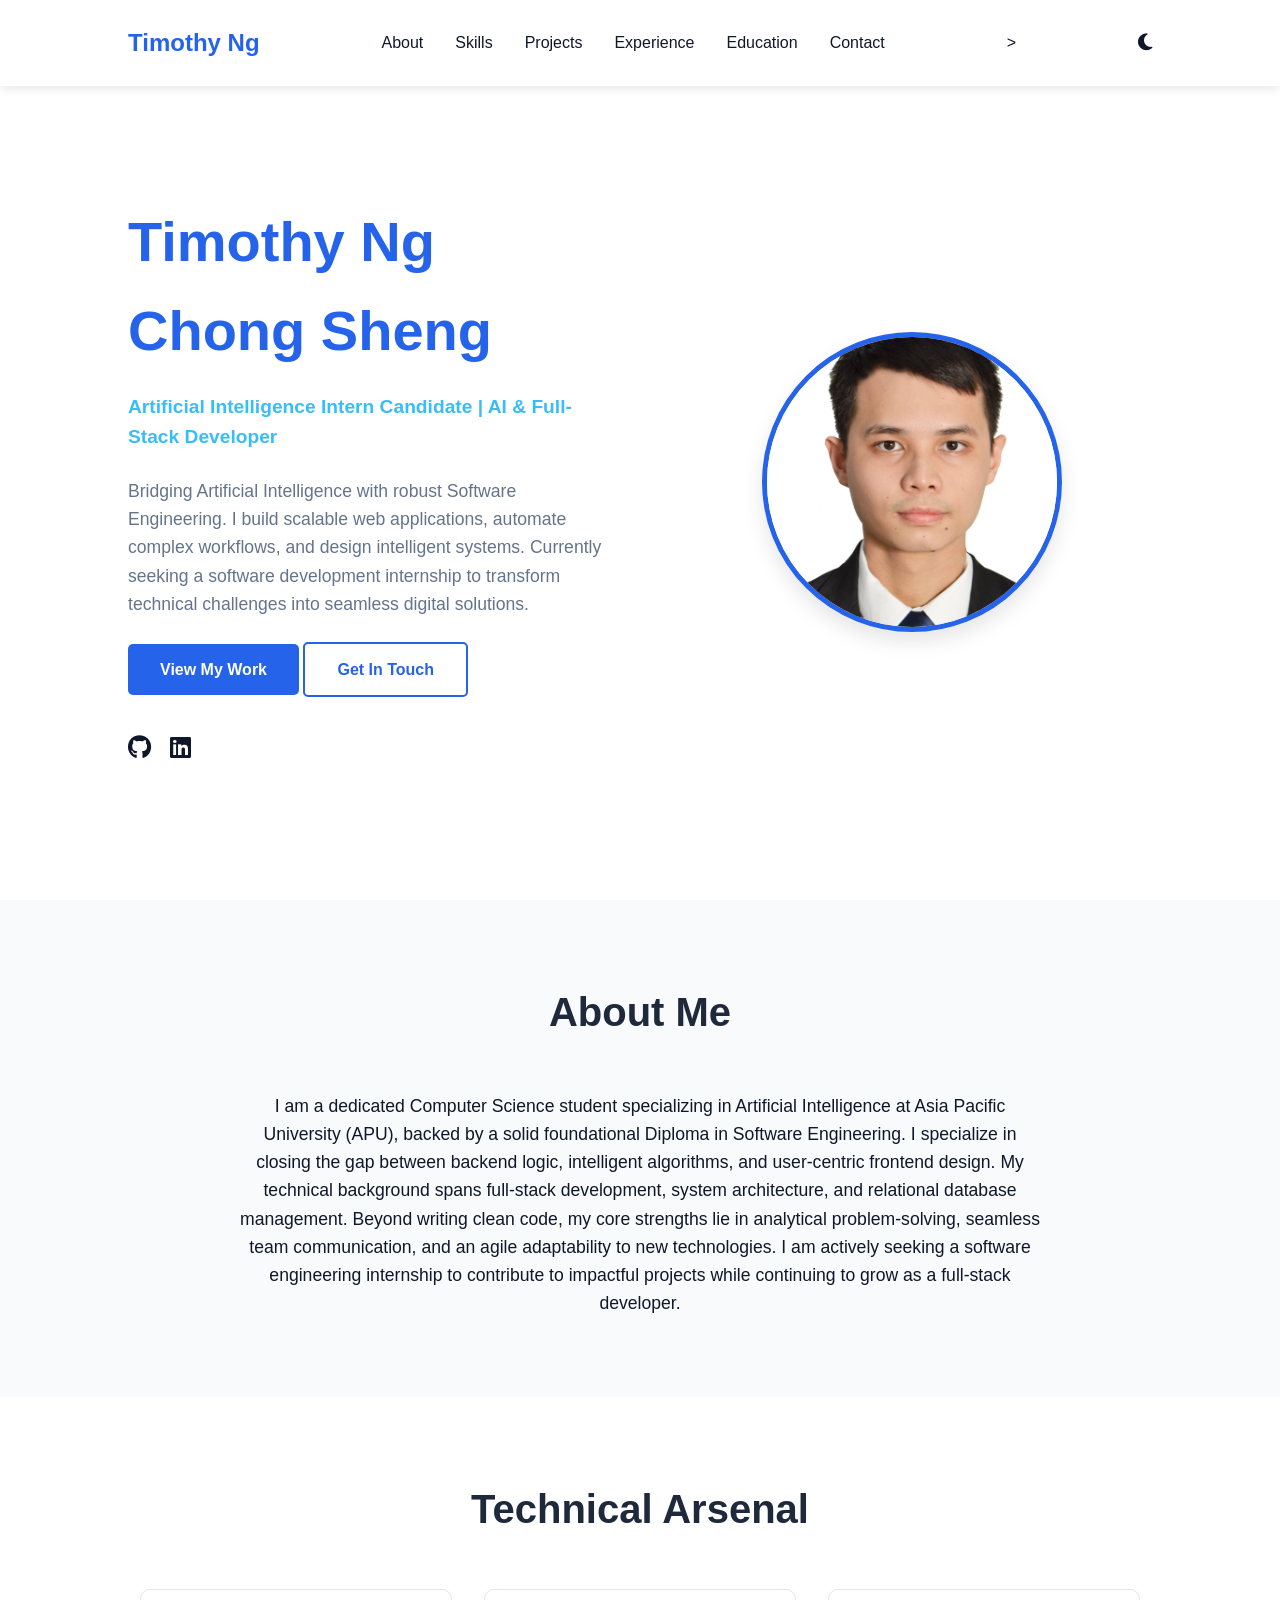
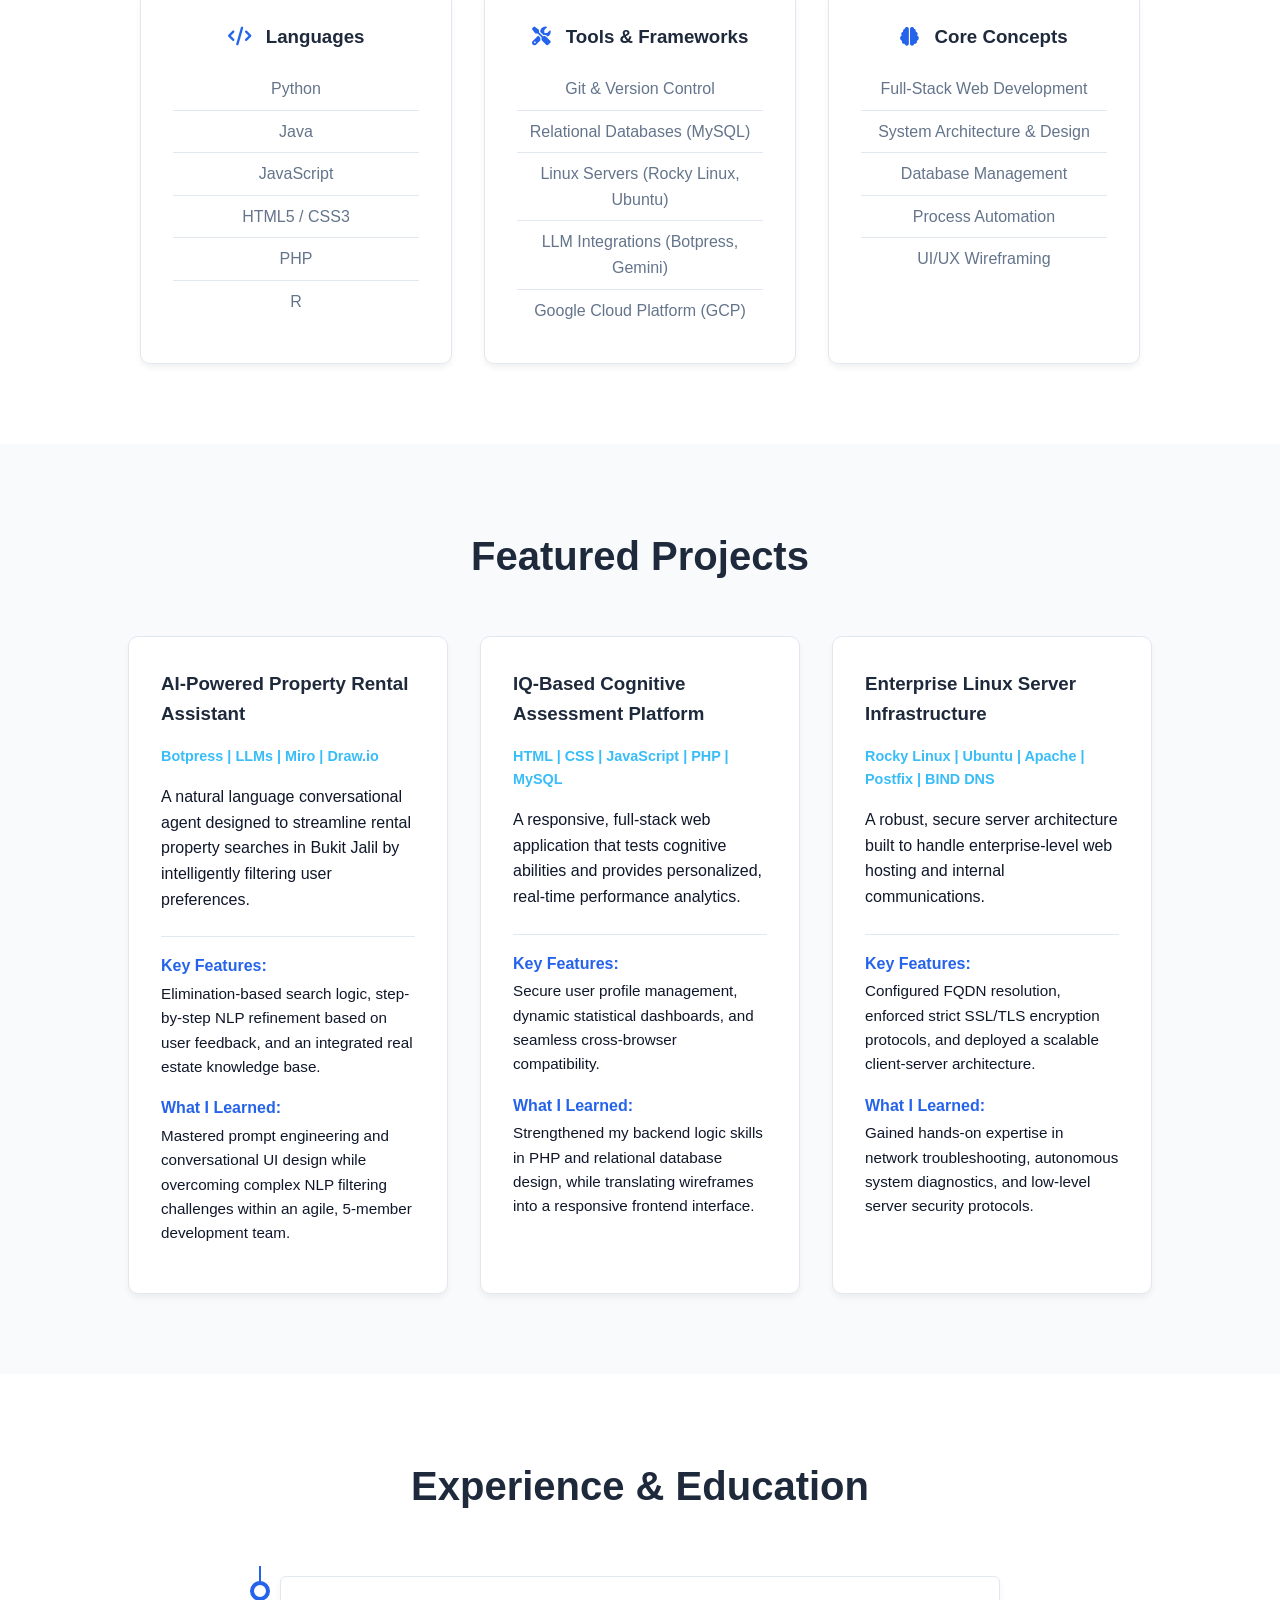
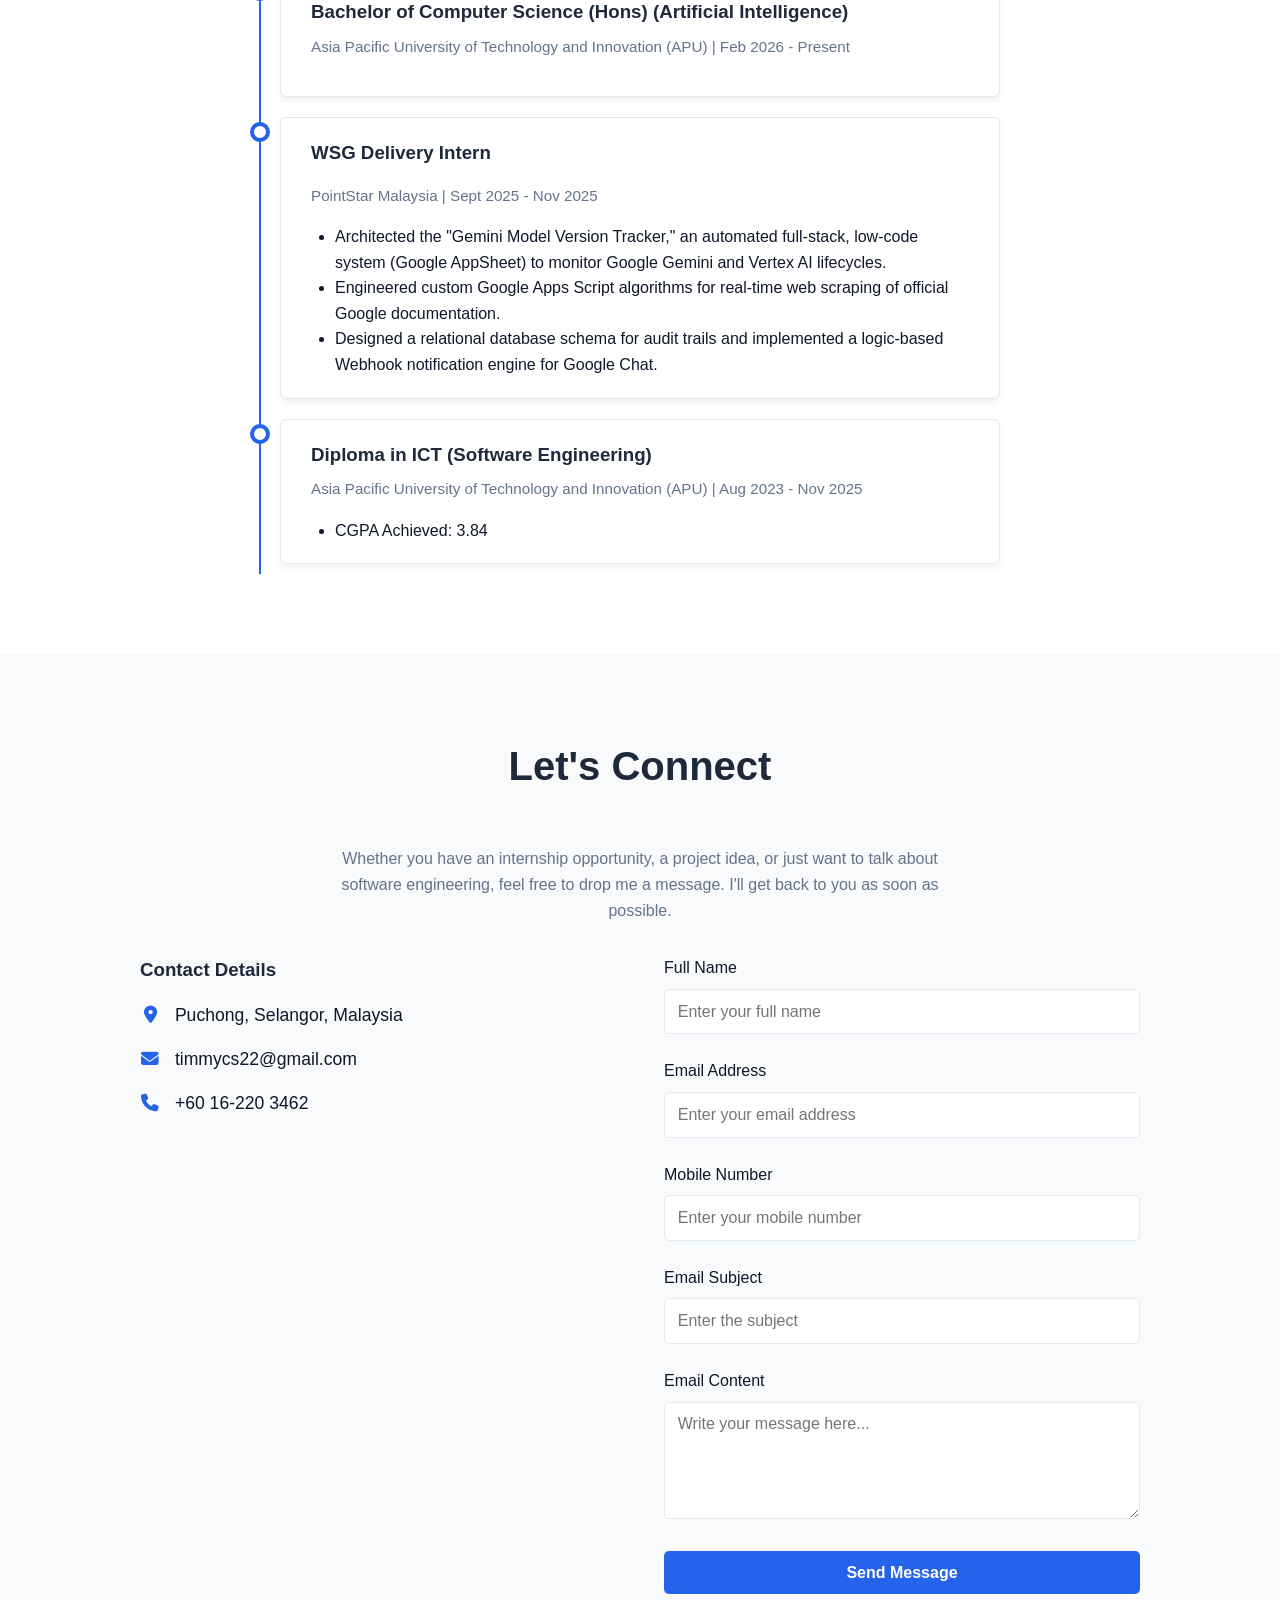
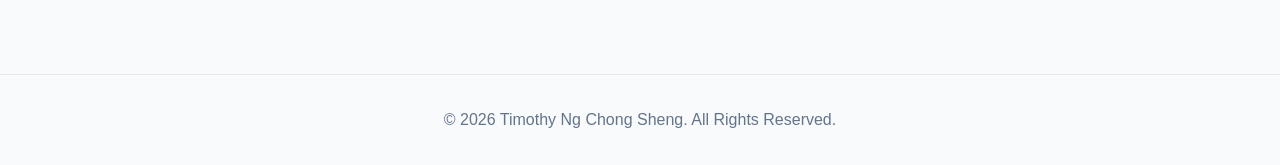
==== commit 907756c8: "Merging Education and Experience part into one section" ====
--- a/Personal Portfolio.html
+++ b/Personal Portfolio.html
@@ -146,10 +146,18 @@
         </div>
     </section>
 
-    <!-- Experience Section -->
+    <!-- Experience & Education Timeline -->
     <section id="experience">
-        <h2>Professional Experience</h2>
+        <h2>Experience & Education</h2>
         <div class="timeline">
+            <div class="timeline-item">
+                <div class="timeline-dot"></div>
+                <div class="timeline-content edu-block">
+                    <h3>Bachelor of Computer Science (Hons) (Artificial Intelligence)</h3>
+                    <h4>Asia Pacific University of Technology and Innovation (APU) | Feb 2026 - Present</h4>
+                </div>
+            </div>
+
             <div class="timeline-item">
                 <div class="timeline-dot"></div>
                 <div class="timeline-content">
@@ -162,28 +170,15 @@
                     </ul>
                 </div>
             </div>
-        </div>
-    </section>
-
-    <!-- Education Section -->
-    <section id="education" class="bg-light">
-        <h2>Academic Background</h2>
-        <div class="timeline">
-            <!-- Education 1 -->
-             <div class="timeline-item">
-                <div class="timeline-dot"></div>
-                <div class="timeline-content edu-block">
-                    <h3>Bachelor of Computer Science (Hons) (Artificial Intelligence)</h3>
-                    <h4>Asia Pacific University of Technology and Innovation (APU) | Feb 2026 - Present</h4>
-                </div>
-            </div>
-
-            <!-- Education 2 -->
-             <div class="timeline-item">
+
+            <div class="timeline-item">
                 <div class="timeline-dot"></div>
                 <div class="timeline-content edu-block">
                     <h3>Diploma in ICT (Software Engineering)</h3>
                     <h4>Asia Pacific University of Technology and Innovation (APU) | Aug 2023 - Nov 2025</h4>
+                    <ul>
+                        <li>CGPA Achieved: 3.84</li>
+                    </ul>
                 </div>
             </div>
         </div>
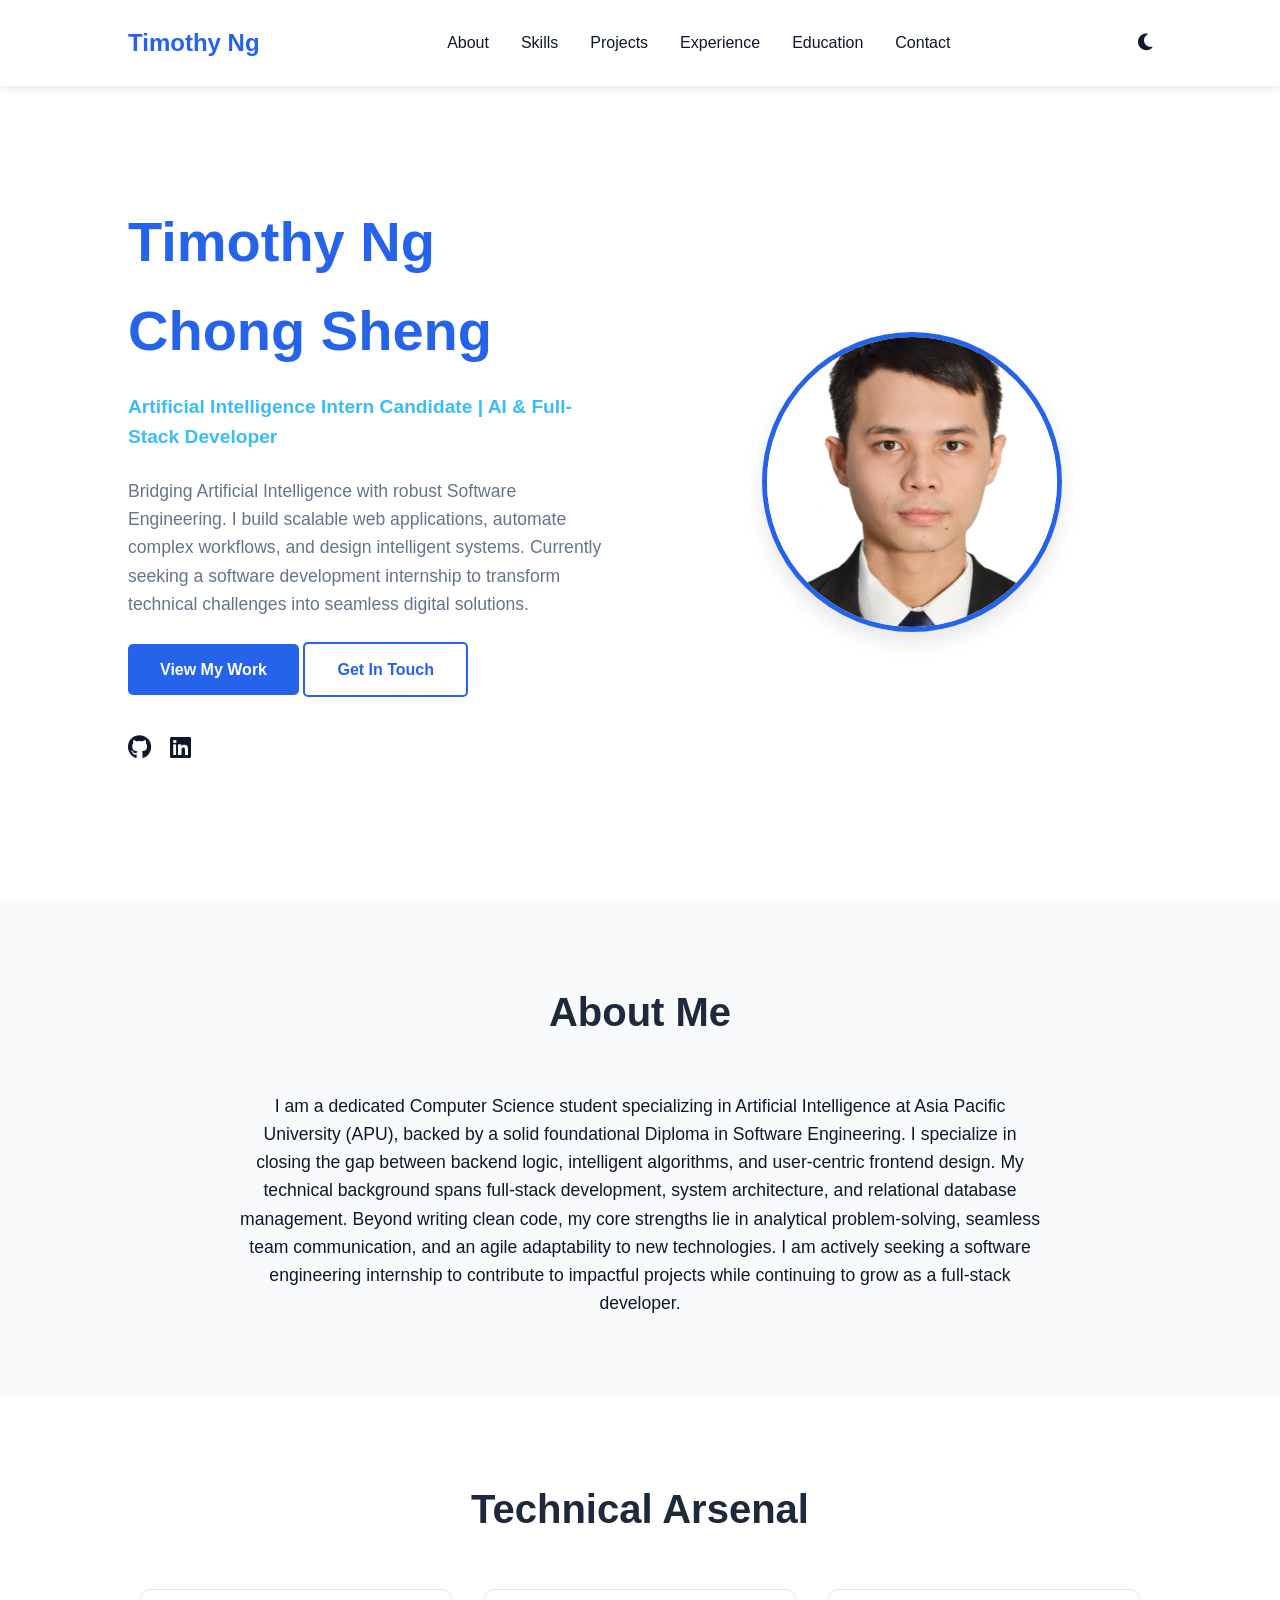
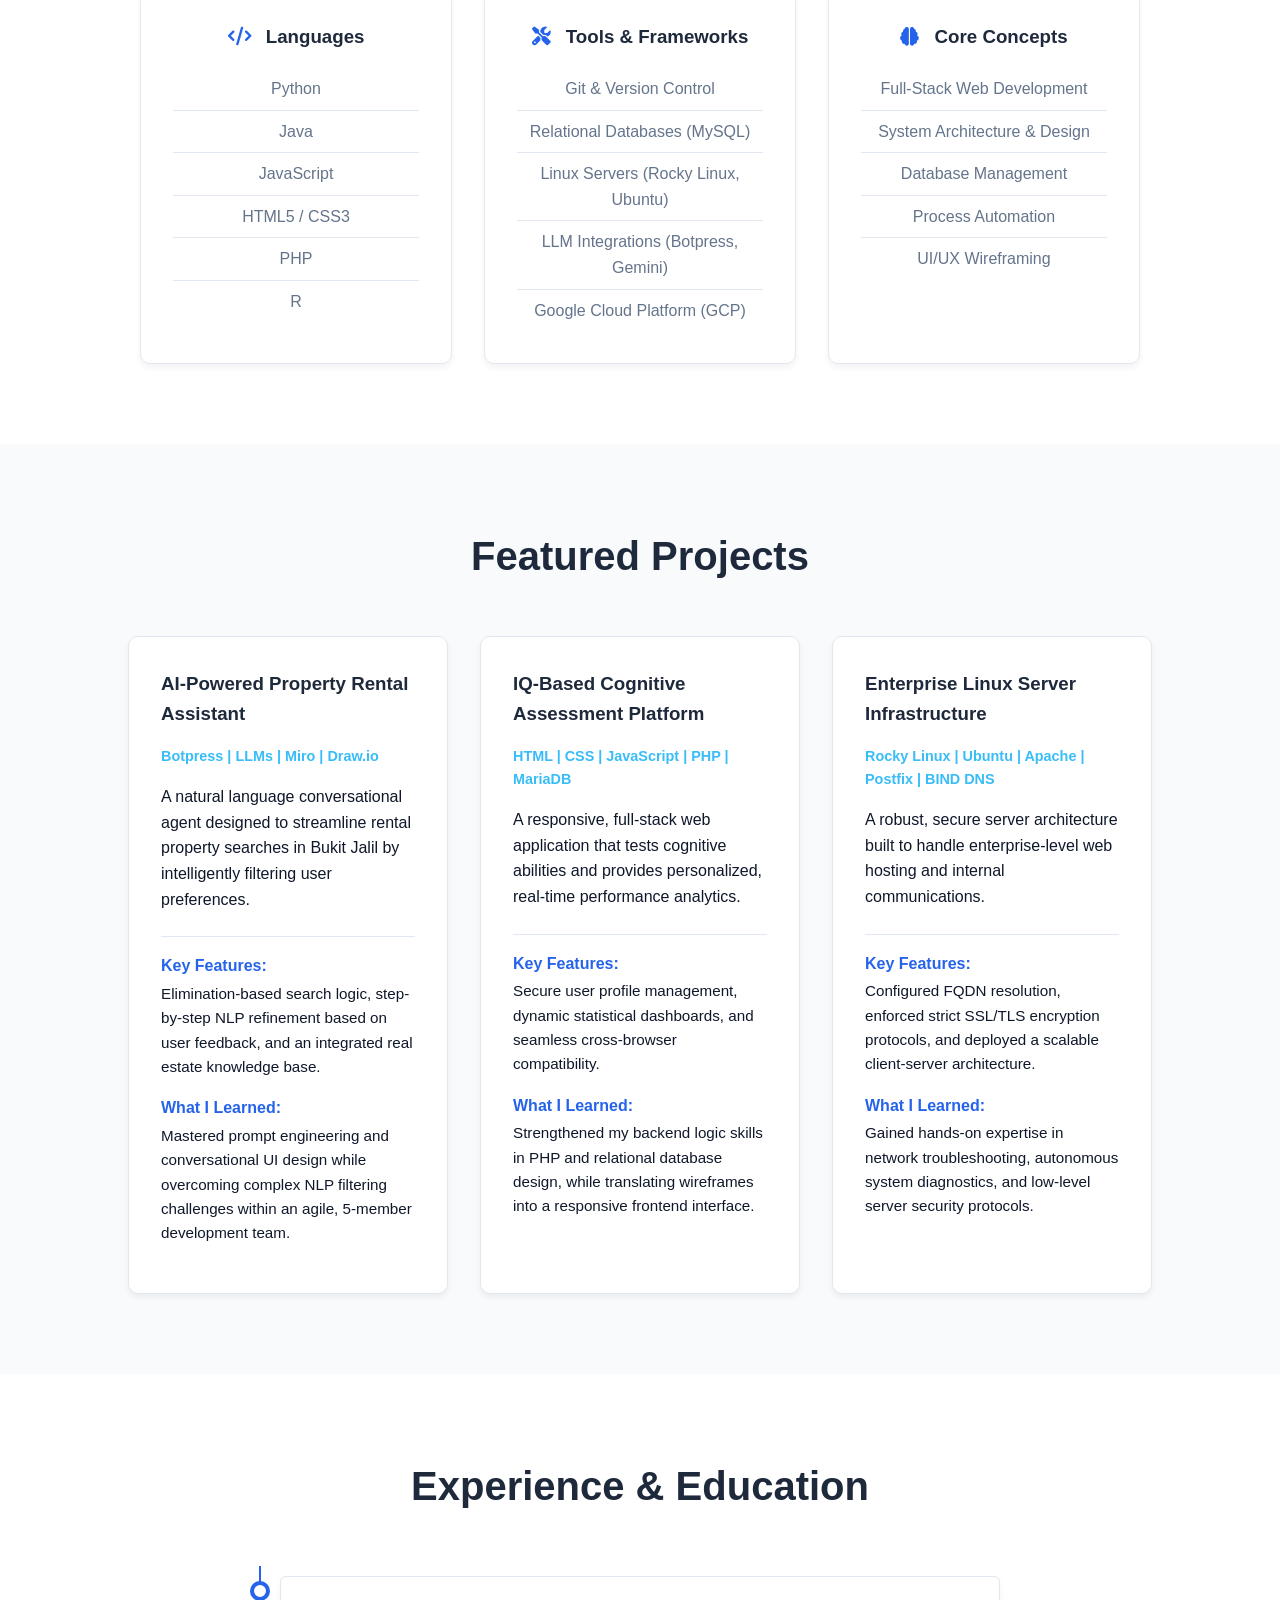
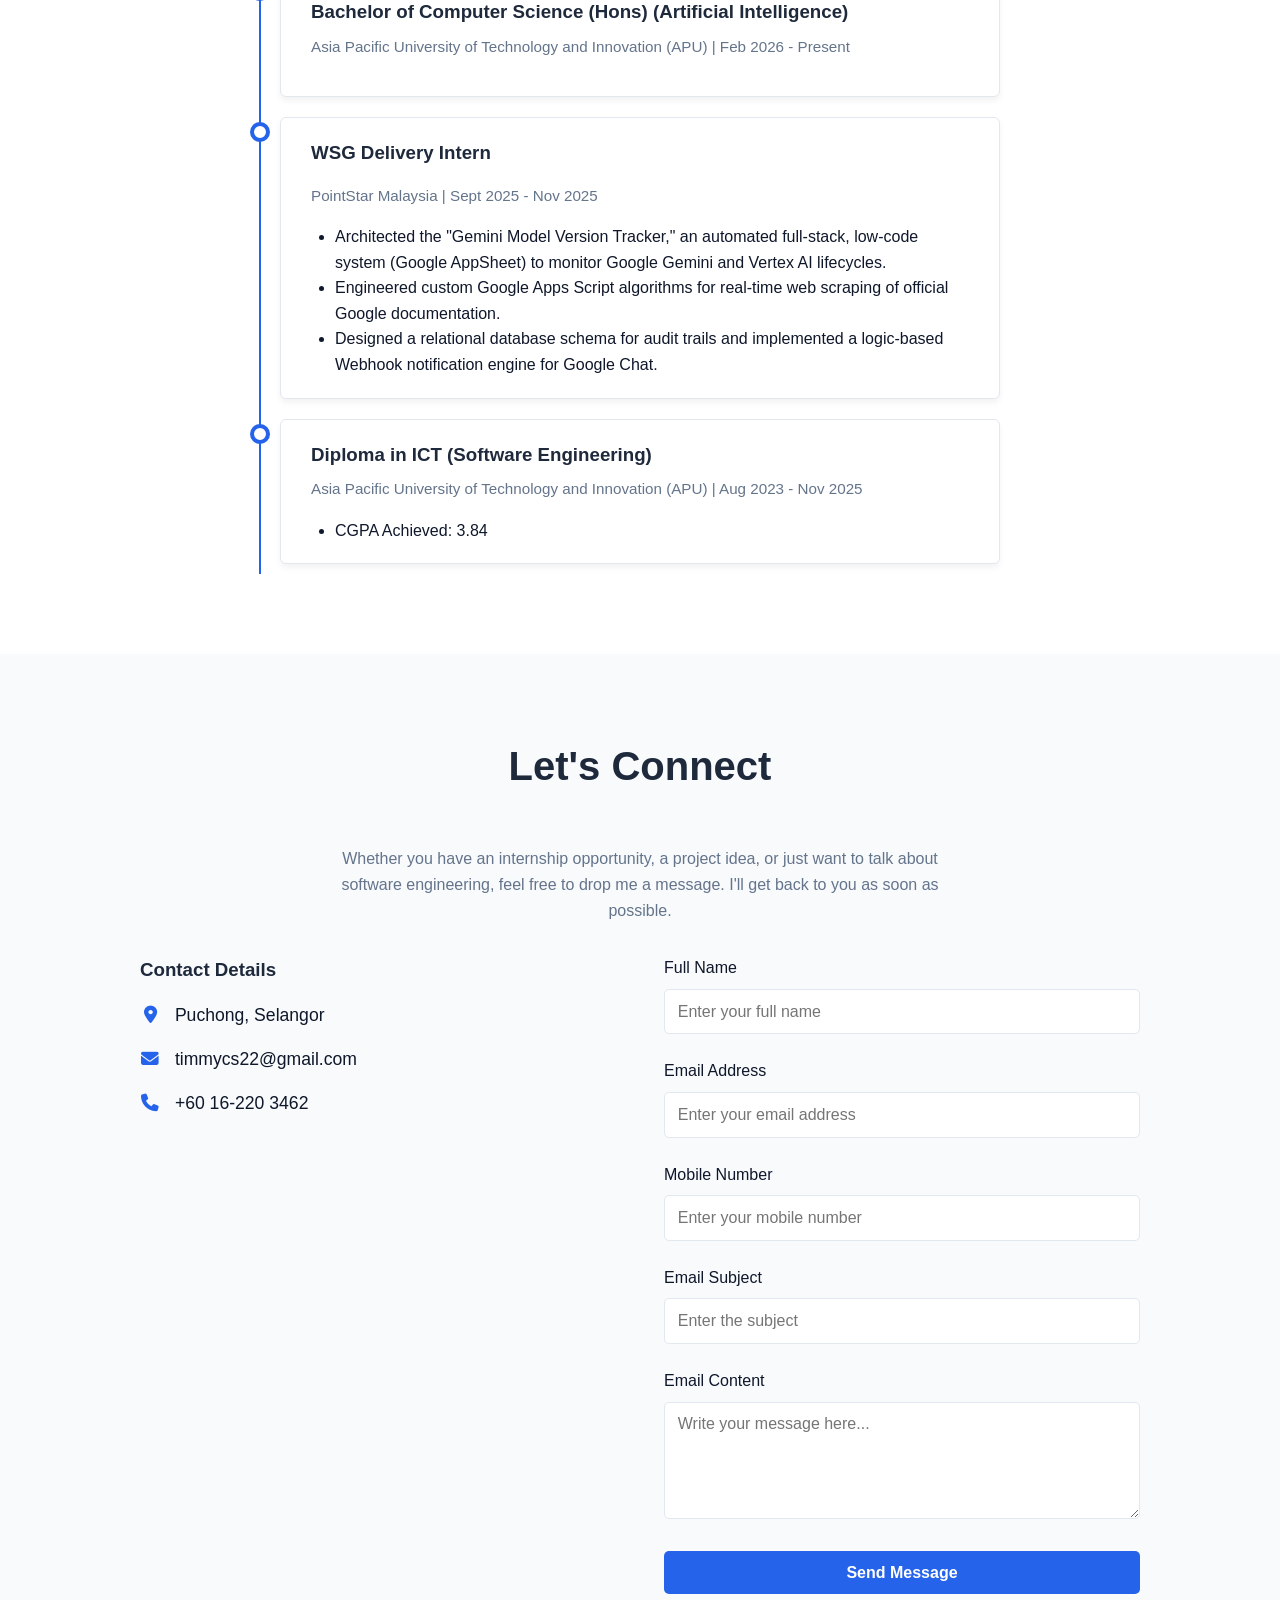
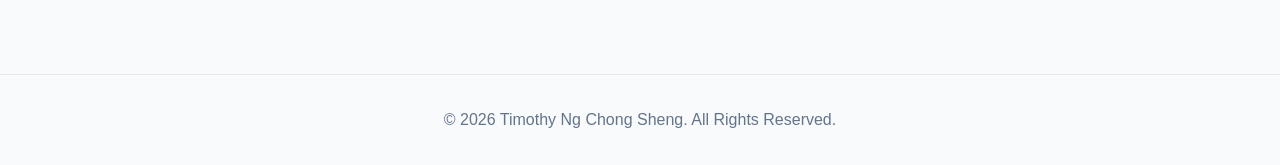
==== commit a2a92e4a: "Change Personal Portfolio Design" ====
--- a/Personal Portfolio.html
+++ b/Personal Portfolio.html
@@ -19,7 +19,7 @@
                 <li><a href="#experience">Experience</a></li>
                 <li><a href="#education">Education</a></li>
                 <li><a href="#contact">Contact</a></li>
-            </ul>>
+            </ul>
             <div class="nav-actions">
                 <div class="theme-toggle" id="theme-toggle">
                     <i class="fas fa-moon" id="theme-icon"></i>
@@ -122,7 +122,7 @@
 
             <div class="project-card">
                 <h3>IQ-Based Cognitive Assessment Platform</h3>
-                <p class="tech-stack">HTML | CSS | JavaScript | PHP | MySQL</p>
+                <p class="tech-stack">HTML | CSS | JavaScript | PHP | MariaDB</p>
                 <p>A responsive, full-stack web application that tests cognitive abilities and provides personalized, real-time performance analytics.</p>
                  <div class="project-highlights">
                     <h4>Key Features:</h4>
@@ -193,7 +193,7 @@
         <div class="contact-wrapper">
             <div class="contact-info-block">
                 <h3>Contact Details</h3>
-                <p><i class="fas fa-map-marker-alt"></i> Puchong, Selangor, Malaysia</p>
+                <p><i class="fas fa-map-marker-alt"></i> Puchong, Selangor</p>
                 <p><i class="fas fa-envelope"></i> timmycs22@gmail.com</p>
                 <p><i class="fas fa-phone"></i> +60 16-220 3462</p>
             </div>
